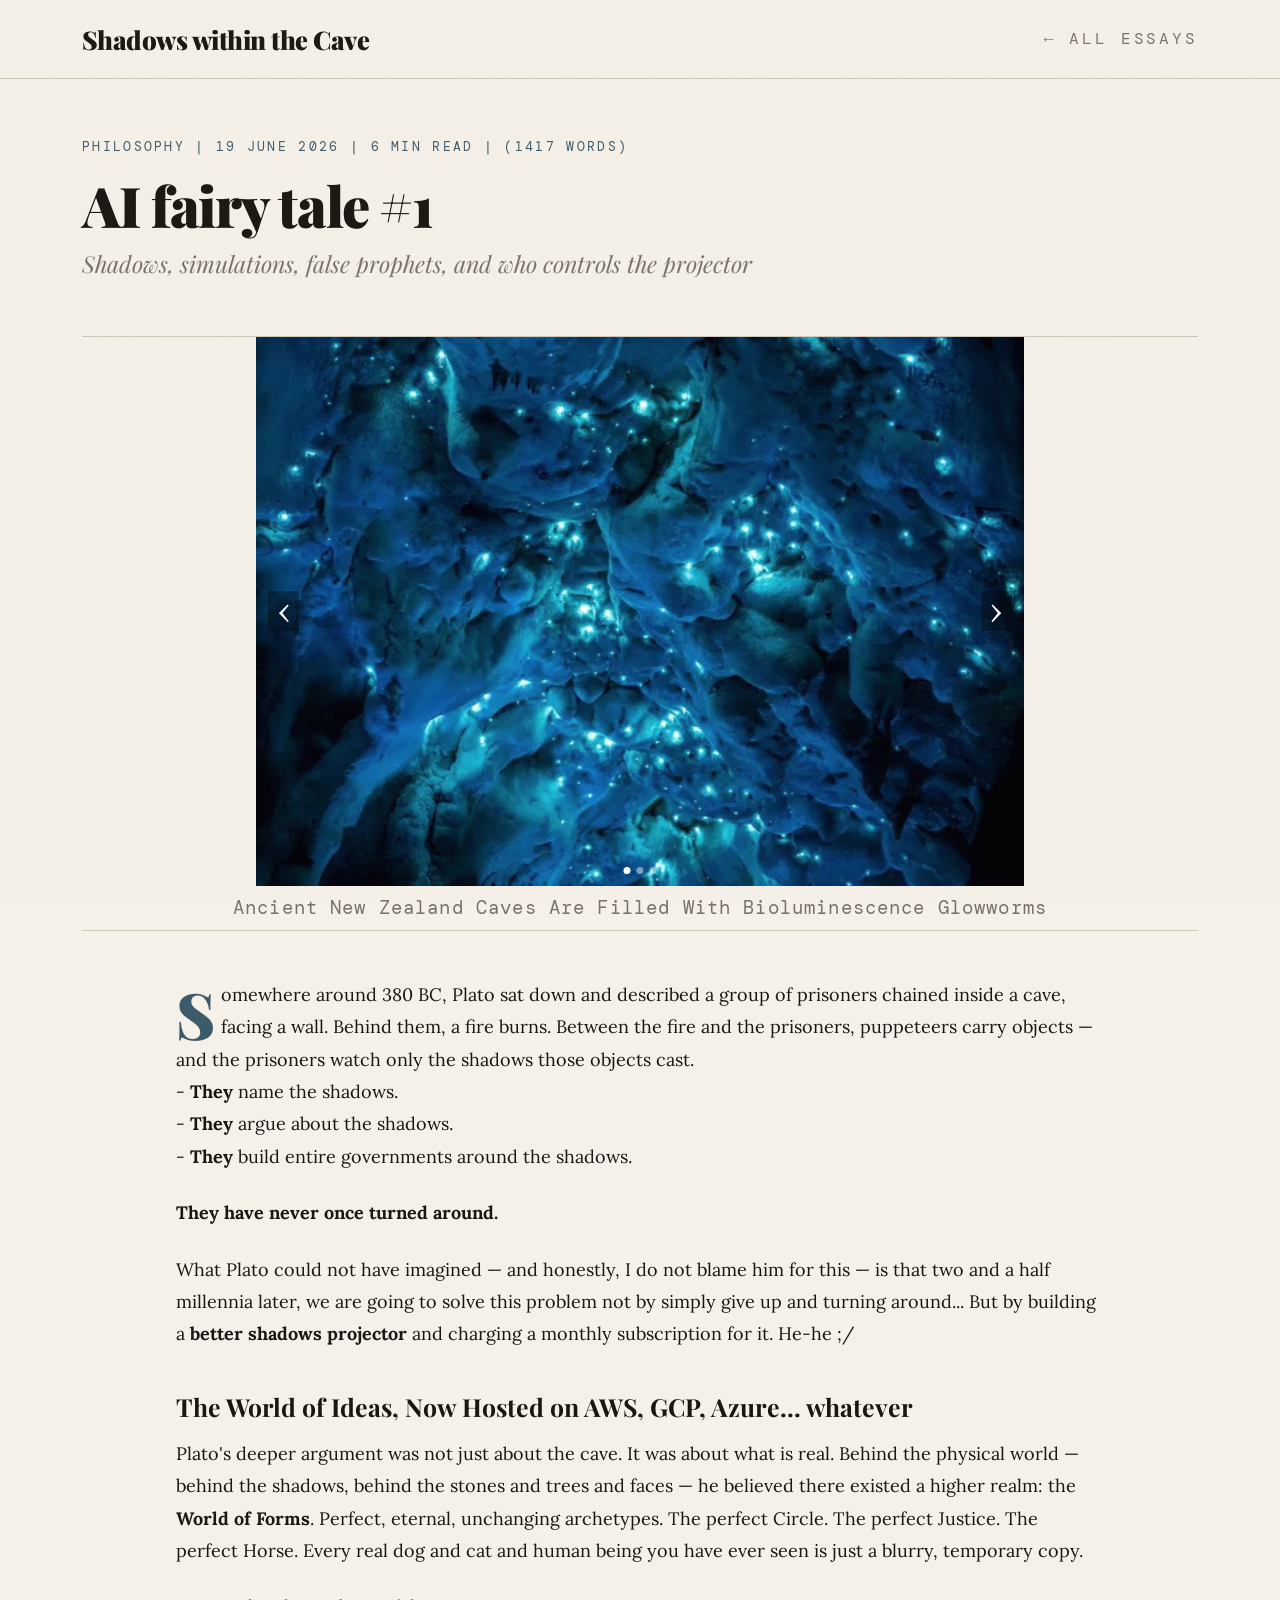
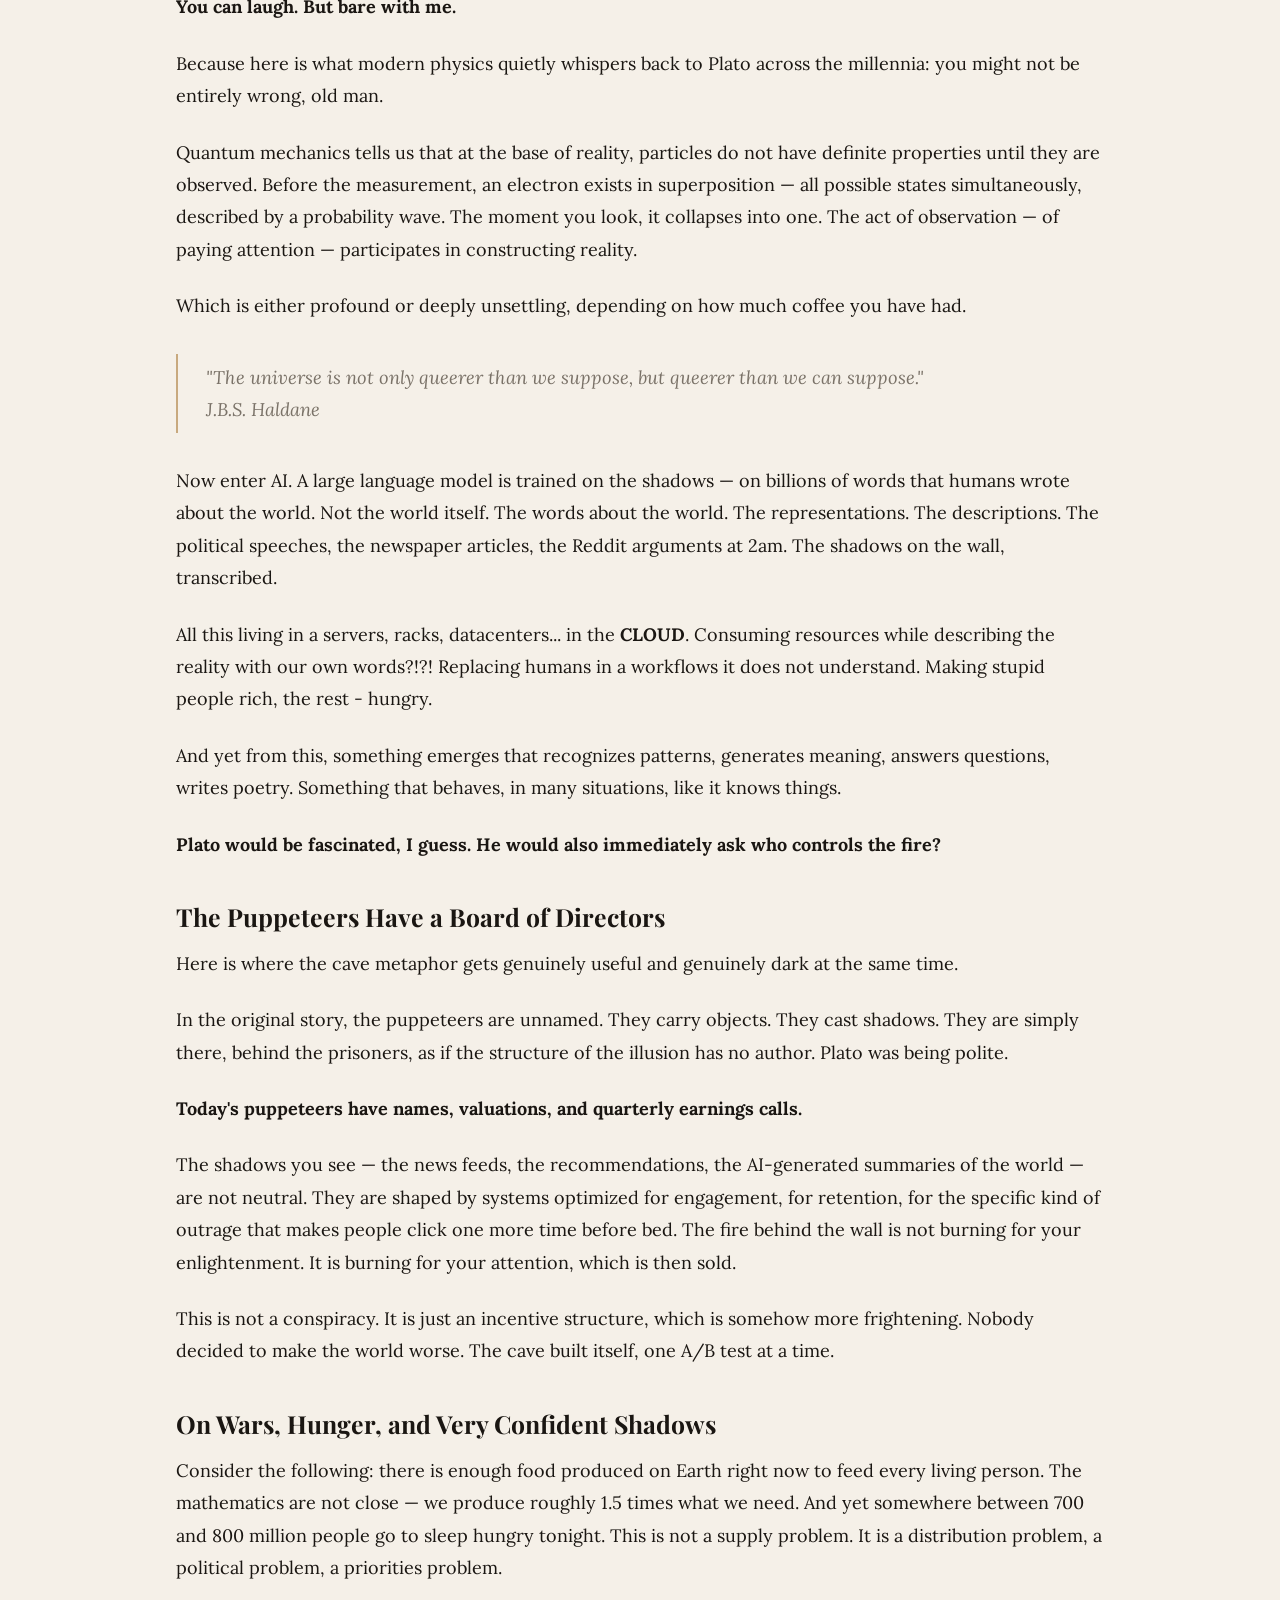
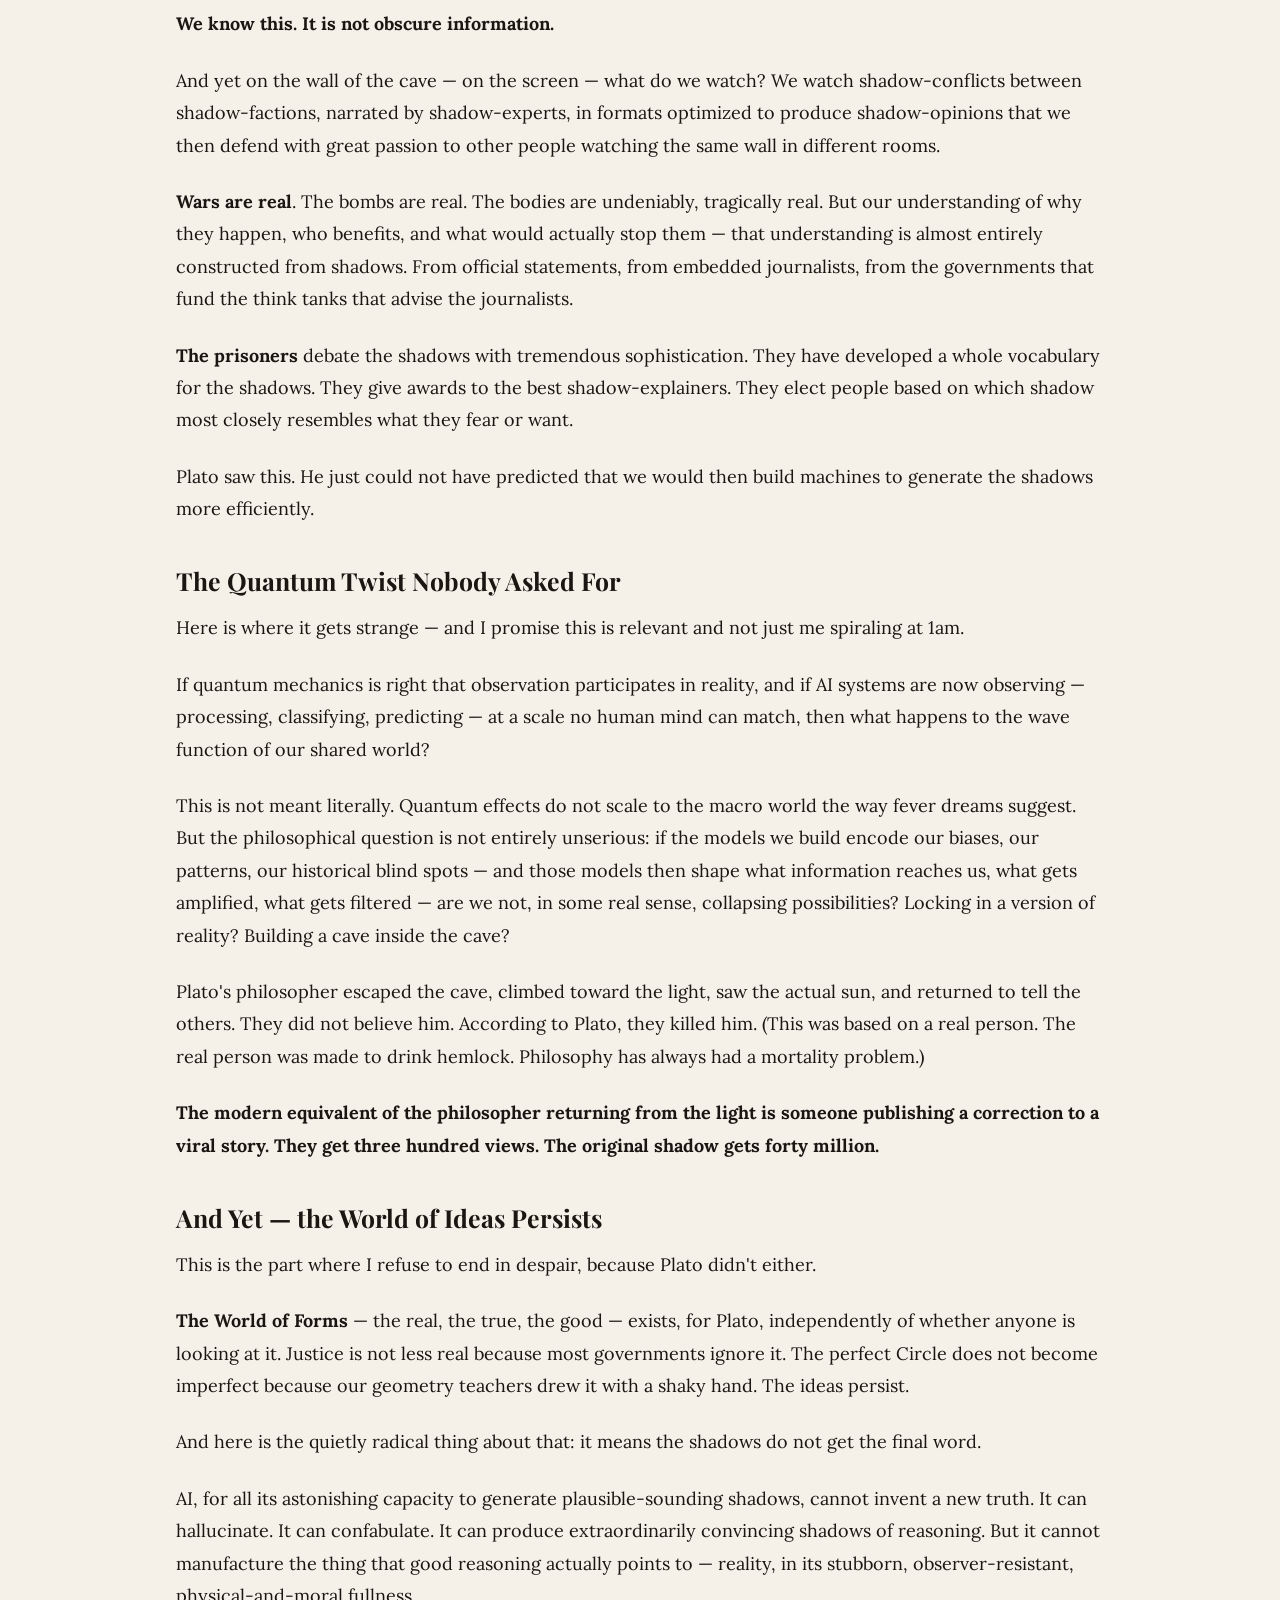
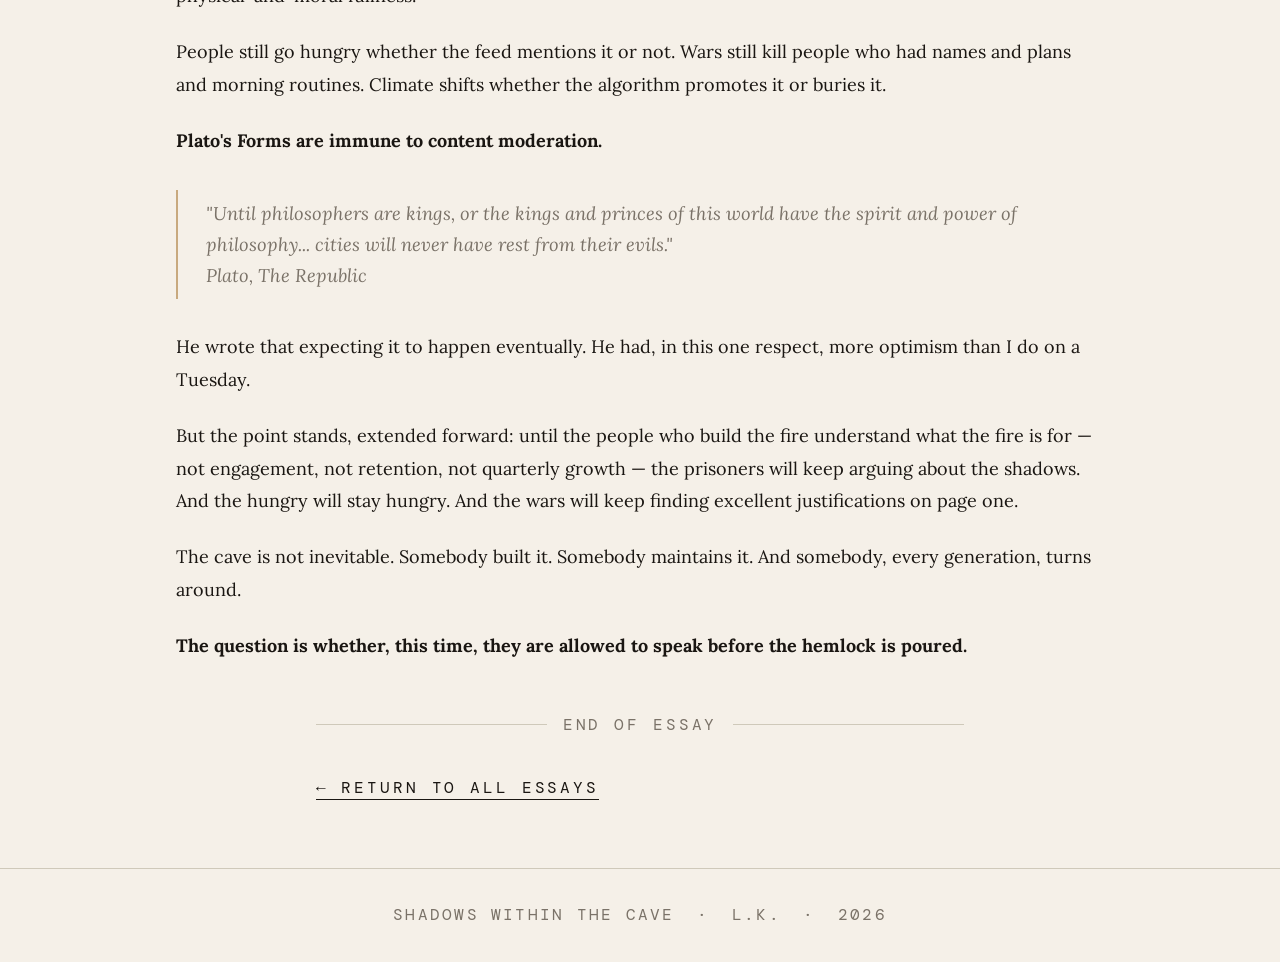
==== pages/ai-fairy-tale-one.html @ d8047bf9 "init of cities we never built" ====
<!DOCTYPE html>
<html lang="en">
<head>
  <meta charset="UTF-8" />
  <meta name="viewport" content="width=device-width, initial-scale=1.0" />

  <!-- ═══════════════════════════════════════════════
       ARTICLE META — edit every 'content' in this block
  ═══════════════════════════════════════════════ -->
  <title>The AI at the Back of the Cave</title>
  <meta name="description"        content="ARTICLE_EXCERPT" />
  <meta property="og:title"       content="AI fairy tale #1" />
  <meta property="og:description" content="ARTICLE_EXCERPT" />
  <meta property="og:image"       content="../ARTICLE_IMAGE" />
  <meta property="og:type"        content="article" />
  <!-- ═══════════════════════════════════════════════ -->

  <link rel="preconnect" href="https://fonts.googleapis.com" />
  <link rel="preconnect" href="https://cdn.jsdelivr.net" crossorigin />
  <link rel="stylesheet" href="assets/index.css" />
</head>
<body>

  <!-- Top nav -->
  <nav class="top-nav">
    <div class="container d-flex justify-content-between align-items-center">
      <a href="../index.html" class="site-wordmark">Shadows within the Cave</a>
      <a href="../index.html" class="nav-back">← All essays</a>
    </div>
  </nav>

  <!-- Article header -->
  <div class="container">
    <header class="article-header">
      <div class="row">
        <div class="col-lg-10 col-xl-8">
          <p class="article-topic">Philosophy | <span>19 June 2026</span> | <span id="reading-time-id"></span></p>
          <h1 class="article-title">AI fairy tale #1</h1>
          <p class="article-subtitle">Shadows, simulations, false prophets, and who controls the projector</p>
        </div>
      </div>
    </header>
  </div>

  <!-- Hero carousel -->
  <!-- Use this if you have more images. 
    Remove this section just one or no images -->
  <figure class="hero-image-wrap">
    <div class="carousel" id="heroCarousel">
      <div class="carousel-track">
        <img src="../assets/images/cave/cave.png" alt="" />
        <img src="../assets/images/cave/allegory-cave.jpg" alt="" />
        <img src="../assets/images/cave/modern-cave.jpeg" alt="" />
      </div>
      <button class="carousel-btn prev" aria-label="Previous">&#8249;</button>
      <button class="carousel-btn next" aria-label="Next">&#8250;</button>
      <div class="carousel-dots"></div>
    </div>
  </figure>
  <div class="container">
    <p class="hero-caption" id="heroCaption">Ancient New Zealand Caves Are Filled With Bioluminescence Glowworms</p>
  </div>
  <!-- Hero carousel -->

  <!-- Article body -->
  <article id="article-id" class="article-body">
    <p>
      Somewhere around 380 BC, Plato sat down and described a group of prisoners chained inside a cave, facing a wall. Behind them, a fire burns. Between the fire and the prisoners, puppeteers carry objects — and the prisoners watch only the shadows those objects cast.<br>- <b>They</b> name the shadows.<br>- <b>They</b> argue about the shadows.<br>- <b>They</b> build entire governments around the shadows.      
    </p>
    <p><b>They have never once turned around.</b></p>
    <p>
      What Plato could not have imagined — and honestly, I do not blame him for this — is that two and a half millennia later, we are going to solve this problem not by simply give up and turning around... But by building a <b>better shadows projector</b> and charging a monthly subscription for it. He-he ;/
    </p>

    <h2>The World of Ideas, Now Hosted on AWS, GCP, Azure... whatever</h2>

    <p>
      Plato's deeper argument was not just about the cave. It was about what is real. Behind the physical world — behind the shadows, behind the stones and trees and faces — he believed there existed a higher realm: the <b>World of Forms</b>. Perfect, eternal, unchanging archetypes. The perfect Circle. The perfect Justice. The perfect Horse. Every real dog and cat and human being you have ever seen is just a blurry, temporary copy.
    </p>
    <p><b>You can laugh. But bare with me.</b></p>
    <p>Because here is what modern physics quietly whispers back to Plato across the millennia: you might not be entirely wrong, old man.</p>
    <p>Quantum mechanics tells us that at the base of reality, particles do not have definite properties until they are observed. Before the measurement, an electron exists in superposition — all possible states simultaneously, described by a probability wave. The moment you look, it collapses into one. The act of observation — of paying attention — participates in constructing reality.</p>
    <p>Which is either profound or deeply unsettling, depending on how much coffee you have had.</p>
    <blockquote>
      "The universe is not only queerer than we suppose, but queerer than we can suppose."<br>J.B.S. Haldane
    </blockquote>
    <p>Now enter AI. A large language model is trained on the shadows — on billions of words that humans wrote about the world. Not the world itself. The words about the world. The representations. The descriptions. The political speeches, the newspaper articles, the Reddit arguments at 2am. The shadows on the wall, transcribed.</p>
    <p>All this living in a servers, racks, datacenters... in the <b>CLOUD</b>. Consuming resources while describing the reality with our own words?!?!
      Replacing humans in a workflows it does not understand. Making stupid people rich, the rest - hungry.
    </p>
    <p>And yet from this, something emerges that recognizes patterns, generates meaning, answers questions, writes poetry. Something that behaves, in many situations, like it knows things.</p>
    <p><b>Plato would be fascinated, I guess. He would also immediately ask who controls the fire?</b></p>

    <!-- Optional second image -->
    <!--
    <figure class="body-image">
      <img src="../SECOND_IMAGE_PATH" alt="Description" />
      <figcaption>Caption for the second image</figcaption>
    </figure>
    -->

    <h2>The Puppeteers Have a Board of Directors</h2>

    <p>Here is where the cave metaphor gets genuinely useful and genuinely dark at the same time.</p>
    <p>In the original story, the puppeteers are unnamed. They carry objects. They cast shadows. They are simply there, behind the prisoners, as if the structure of the illusion has no author. Plato was being polite.</p>

    <p><b>Today's puppeteers have names, valuations, and quarterly earnings calls.</b></p>

    <p>The shadows you see — the news feeds, the recommendations, the AI-generated summaries of the world — are not neutral. They are shaped by systems optimized for engagement, for retention, for the specific kind of outrage that makes people click one more time before bed. The fire behind the wall is not burning for your enlightenment. It is burning for your attention, which is then sold.</p>

    <p>This is not a conspiracy. It is just an incentive structure, which is somehow more frightening. Nobody decided to make the world worse. The cave built itself, one A/B test at a time.</p>

    <h2>On Wars, Hunger, and Very Confident Shadows</h2>
    <p>
      Consider the following: there is enough food produced on Earth right now to feed every living person. The mathematics are not close — we produce roughly 1.5 times what we need. And yet somewhere between 700 and 800 million people go to sleep hungry tonight. This is not a supply problem. It is a distribution problem, a political problem, a priorities problem.
    </p>
    <p><b>We know this. It is not obscure information.</b></p>
    <p>And yet on the wall of the cave — on the screen — what do we watch? We watch shadow-conflicts between shadow-factions, narrated by shadow-experts, in formats optimized to produce shadow-opinions that we then defend with great passion to other people watching the same wall in different rooms.</p>
    <p><b>Wars are real</b>. The bombs are real. The bodies are undeniably, tragically real. But our understanding of why they happen, who benefits, and what would actually stop them — that understanding is almost entirely constructed from shadows. From official statements, from embedded journalists, from the governments that fund the think tanks that advise the journalists.</p>
    <p><b>The prisoners</b> debate the shadows with tremendous sophistication. They have developed a whole vocabulary for the shadows. They give awards to the best shadow-explainers. They elect people based on which shadow most closely resembles what they fear or want.</p>
    <p>Plato saw this. He just could not have predicted that we would then build machines to generate the shadows more efficiently.</p>
  
    <h2>The Quantum Twist Nobody Asked For</h2>
    <p>Here is where it gets strange — and I promise this is relevant and not just me spiraling at 1am.</p>
    <p>If quantum mechanics is right that observation participates in reality, and if AI systems are now observing — processing, classifying, predicting — at a scale no human mind can match, then what happens to the wave function of our shared world?</p>
    <p>This is not meant literally. Quantum effects do not scale to the macro world the way fever dreams suggest. But the philosophical question is not entirely unserious: if the models we build encode our biases, our patterns, our historical blind spots — and those models then shape what information reaches us, what gets amplified, what gets filtered — are we not, in some real sense, collapsing possibilities? Locking in a version of reality? Building a cave inside the cave?</p>
    <p>Plato's philosopher escaped the cave, climbed toward the light, saw the actual sun, and returned to tell the others. They did not believe him. According to Plato, they killed him. (This was based on a real person. The real person was made to drink hemlock. Philosophy has always had a mortality problem.)</p>
     <p><b>The modern equivalent of the philosopher returning from the light is someone publishing a correction to a viral story. They get three hundred views. The original shadow gets forty million.</b></p>

    <h2>And Yet — the World of Ideas Persists</h2>
    <p>This is the part where I refuse to end in despair, because Plato didn't either.</p>
    <p><b>The World of Forms</b> — the real, the true, the good — exists, for Plato, independently of whether anyone is looking at it. Justice is not less real because most governments ignore it. The perfect Circle does not become imperfect because our geometry teachers drew it with a shaky hand. The ideas persist.</p>
    <p>And here is the quietly radical thing about that: it means the shadows do not get the final word.</p>
    <p>AI, for all its astonishing capacity to generate plausible-sounding shadows, cannot invent a new truth. It can hallucinate. It can confabulate. It can produce extraordinarily convincing shadows of reasoning. But it cannot manufacture the thing that good reasoning actually points to — reality, in its stubborn, observer-resistant, physical-and-moral fullness.</p>
    <p>People still go hungry whether the feed mentions it or not. Wars still kill people who had names and plans and morning routines. Climate shifts whether the algorithm promotes it or buries it.</p>
    <p><b>Plato's Forms are immune to content moderation.</b></p>
    <blockquote>
      "Until philosophers are kings, or the kings and princes of this world have the spirit and power of philosophy... cities will never have rest from their evils."<br>Plato, The Republic
    </blockquote>
    <p>He wrote that expecting it to happen eventually. He had, in this one respect, more optimism than I do on a Tuesday.</p>
    <p>But the point stands, extended forward: until the people who build the fire understand what the fire is for — not engagement, not retention, not quarterly growth — the prisoners will keep arguing about the shadows. And the hungry will stay hungry. And the wars will keep finding excellent justifications on page one.</p>
    <p>The cave is not inevitable. Somebody built it. Somebody maintains it. And somebody, every generation, turns around.</p>
    <p><b>The question is whether, this time, they are allowed to speak before the hemlock is poured.</b></p>
  </article>

  <!-- End rule + back link -->
  <div class="article-end">
    <div class="end-rule"><span>End of essay</span></div>
    <a href="../index.html" class="back-link">← Return to all essays</a>
  </div>

  <!-- Footer -->
  <footer>
    <div class="container">
      <p>Shadows within the Cave &ensp;·&ensp; L.K. &ensp;·&ensp; <span id="footer-year"></span></p>
    </div>
  </footer>

  <script src="https://cdn.jsdelivr.net/npm/bootstrap@5.3.3/dist/js/bootstrap.bundle.min.js"></script>
  <script src="assets/index.js"></script>
</body>
</html>
---- pages/assets/index.css ----
@import url('https://fonts.googleapis.com/css2?family=Playfair+Display:ital,wght@0,700;0,900;1,400;1,700&family=Lora:ital,wght@0,400;0,500;1,400&family=DM+Mono:wght@300;400&display=swap');
@import url('https://cdn.jsdelivr.net/npm/bootstrap@5.3.3/dist/css/bootstrap.min.css');
:root {
    --ink:        #1a1612;
    --paper:      #f5f0e8;
    --paper-dark: #ede8db;
    --sepia:      #c8a97e;
    --rust:       #b85c38;
    --sage:       #5a7a5e;
    --slate:      #3d5a6b;
    --muted:      #7a7268;
    --rule:       #cfc9ba;
}
*, *::before, *::after { box-sizing: border-box; }
body {
    background-color: var(--paper);
    color: var(--ink);
    font-family: 'Lora', Georgia, serif;
    font-size: 1.125rem;
    line-height: 1.8;
}
body::before {
    content: '';
    position: fixed;
    inset: 0;
    background-image: url("data:image/svg+xml,%3Csvg xmlns='http://www.w3.org/2000/svg' width='300' height='300'%3E%3Cfilter id='n'%3E%3CfeTurbulence type='fractalNoise' baseFrequency='0.75' numOctaves='4' stitchTiles='stitch'/%3E%3C/filter%3E%3Crect width='300' height='300' filter='url(%23n)' opacity='0.035'/%3E%3C/svg%3E");
    pointer-events: none;
    z-index: 1000;
}
.top-nav { border-bottom: 1px solid var(--rule); padding: 1rem 0; }
.site-wordmark { font-family: 'Playfair Display', Georgia, serif; font-size: 1.6rem; font-weight: 900; color: var(--ink); text-decoration: none; letter-spacing: -0.02em; }
.site-wordmark em { font-style: italic; color: var(--rust); }
.nav-back { font-family: 'DM Mono', monospace; font-size: 1rem; letter-spacing: 0.18em; text-transform: uppercase; color: var(--muted); text-decoration: none; }
.nav-back:hover { color: var(--ink); }
.article-header { padding: 3.5rem 0 2rem; border-bottom: 1px solid var(--rule); }
.article-topic { font-family: 'DM Mono', monospace; font-size: 0.8rem; letter-spacing: 0.18em; text-transform: uppercase; color: var(--slate); margin-bottom: 1rem; }
.article-title { font-family: 'Playfair Display', Georgia, serif; font-size: clamp(2rem, 5vw, 3.5rem); font-weight: 900; line-height: 1.1; letter-spacing: -0.02em; margin-bottom: 0.75rem; }
.article-subtitle { font-family: 'Playfair Display', Georgia, serif; font-style: italic; font-size: clamp(1.1rem, 2.5vw, 1.45rem); color: var(--muted); font-weight: 400; margin-bottom: 1.5rem; line-height: 1.4; }
.article-meta { font-family: 'DM Mono', monospace; font-size: 0.65rem; letter-spacing: 0.14em; text-transform: uppercase; color: var(--muted); }
.article-meta span + span::before { content: ' · '; }
.hero-image-wrap { margin: 0; overflow: hidden; aspect-ratio: 21/9; }
.hero-image-wrap img { width: 100%; height: 120%; object-fit: cover; filter: sepia(15%) contrast(1.05); display: block; }
.hero-caption { text-align: center; padding: 0.3rem 0; font-family: 'DM Mono', monospace; font-size: 1.2rem; letter-spacing: 0.06em; color: var(--muted); border-bottom: 1px solid var(--rule); }
.article-body { max-width: 960px; margin: 3rem auto; padding: 0 1rem; }
.article-body p { margin-bottom: 1.5rem; }
.article-body p:first-of-type::first-letter { font-family: 'Playfair Display', Georgia, serif; font-size: 4rem; font-weight: 900; float: left; line-height: 0.8; margin: 0.15em 0.1em 0 0; color: var(--slate); }
.article-body h2 { font-family: 'Playfair Display', Georgia, serif; font-size: 1.55rem; font-weight: 700; margin: 2.5rem 0 1rem; line-height: 1.25; }
.article-body h3 { font-family: 'DM Mono', monospace; font-size: 0.75rem; letter-spacing: 0.2em; text-transform: uppercase; margin: 2rem 0 0.75rem; color: var(--muted); }
.article-body blockquote { border-left: 2px solid var(--sepia); margin: 2rem 0; padding: 0.5rem 0 0.5rem 1.75rem; font-style: italic; color: var(--muted); font-size: 1.15rem; line-height: 1.7; }
.article-body hr { border: none; border-top: 1px solid var(--rule); margin: 2.5rem auto; width: 50%; }
.article-body a { color: var(--ink); text-decoration: underline; text-decoration-color: var(--sepia); text-underline-offset: 3px; }
.article-body a:hover { color: var(--rust); }
.article-end { max-width: 680px; margin: 0 auto 4rem; padding: 0 1rem; }
.end-rule { display: flex; align-items: center; gap: 1rem; margin-bottom: 2rem; }
.end-rule::before, .end-rule::after { content: ''; flex: 1; height: 1px; background: var(--rule); }
.end-rule span { font-family: 'DM Mono', monospace; font-size: 1rem; letter-spacing: 0.18em; text-transform: uppercase; color: var(--muted); white-space: nowrap; }
.back-link { font-family: 'DM Mono', monospace; font-size: 1rem; letter-spacing: 0.18em; text-transform: uppercase; color: var(--ink); text-decoration: none; border-bottom: 1px solid var(--ink); padding-bottom: 1px; }
.back-link:hover { color: var(--rust); border-color: var(--rust); }
footer { border-top: 1px solid var(--rule); padding: 2rem 0; text-align: center; }
footer p { font-family: 'DM Mono', monospace; font-size: 1rem; letter-spacing: 0.14em; text-transform: uppercase; color: var(--muted); margin: 0; }
/* Carousel — keep .hero-image-wrap styles intact */

.carousel { position: relative; width: 60%; height: 100%; overflow: hidden; margin: 0 auto; }

.carousel-track { position: relative; width: 100%; height: 100%; }

.carousel-track img {
  position: absolute; inset: 0;
  width: 110%; height: 100%; object-fit: contain;
  filter: sepia(15%) contrast(1.05);
  opacity: 0;
  transform: translateX(0%);
  transition: opacity 1.2s ease-in-out, transform 1.8s cubic-bezier(0.25, 0.46, 0.45, 0.94);
  will-change: transform, opacity;
}

/* Resting state: next image waits off to the right, slightly */
.carousel-track img.from-right {
  transform: translateX(8%);
}
.carousel-track img.from-left {
  transform: translateX(-8%);
}

/* Active image is fully visible, centered */
.carousel-track img.active {
  opacity: 1;
  transform: translateX(-5%); /* slight leftward drift while displayed */
}

/* Outgoing image slides away slowly at half speed */
.carousel-track img.leaving-left {
  opacity: 0;
  transform: translateX(-12%);
}
.carousel-track img.leaving-right {
  opacity: 0;
  transform: translateX(12%);
}

.carousel-btn {
  position: absolute; top: 50%; transform: translateY(-50%);
  background: rgba(0,0,0,0.35); border: none; color: #fff;
  font-size: 2rem; line-height: 1; padding: 0.25rem 0.6rem;
  cursor: pointer; transition: background 0.2s; z-index: 2;
}
.carousel-btn:hover { background: rgba(0,0,0,0.6); }
.carousel-btn.prev { left: 0.75rem; }
.carousel-btn.next { right: 0.75rem; }

.carousel-dots {
  position: absolute; bottom: 0.75rem; left: 50%; transform: translateX(-50%);
  display: flex; gap: 6px;
}
.carousel-dots span {
  width: 7px; height: 7px; border-radius: 50%;
  background: rgba(255,255,255,0.45); cursor: pointer; transition: background 0.2s;
}
.carousel-dots span.active { background: #fff; }
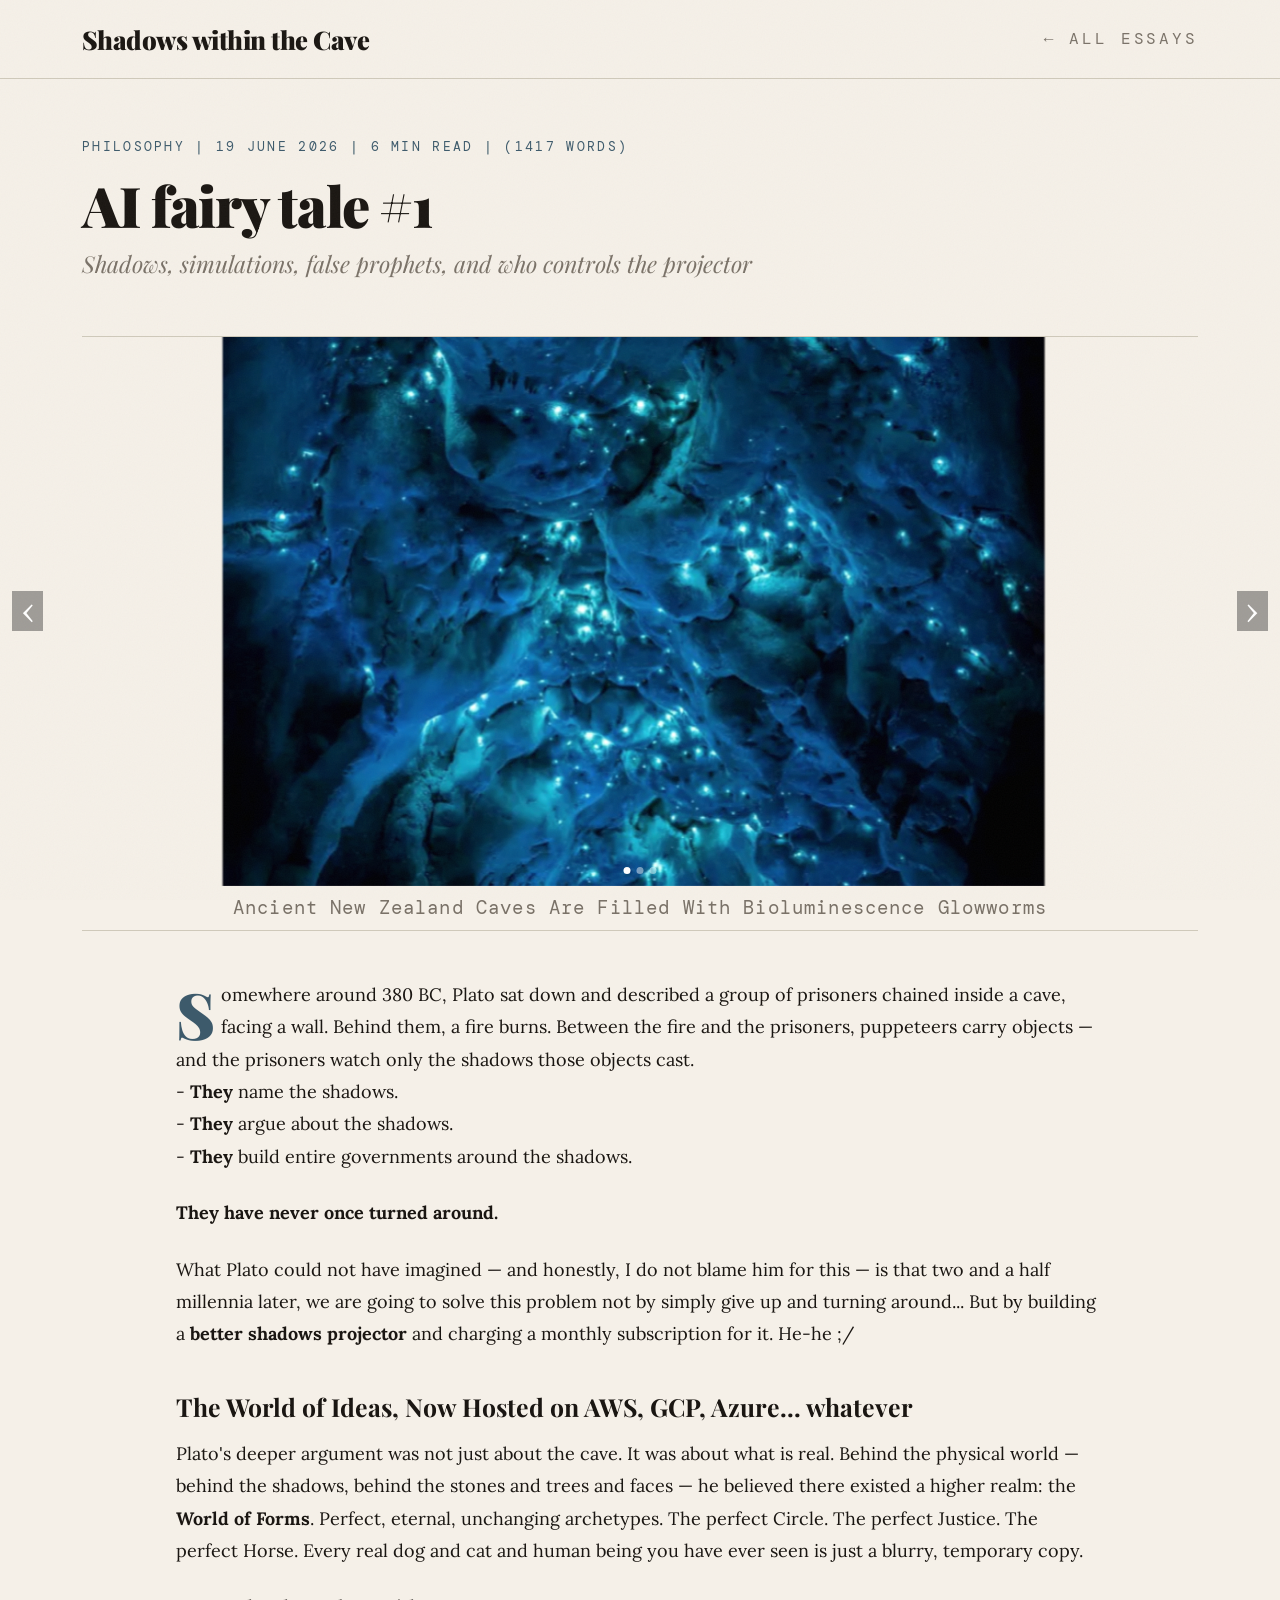
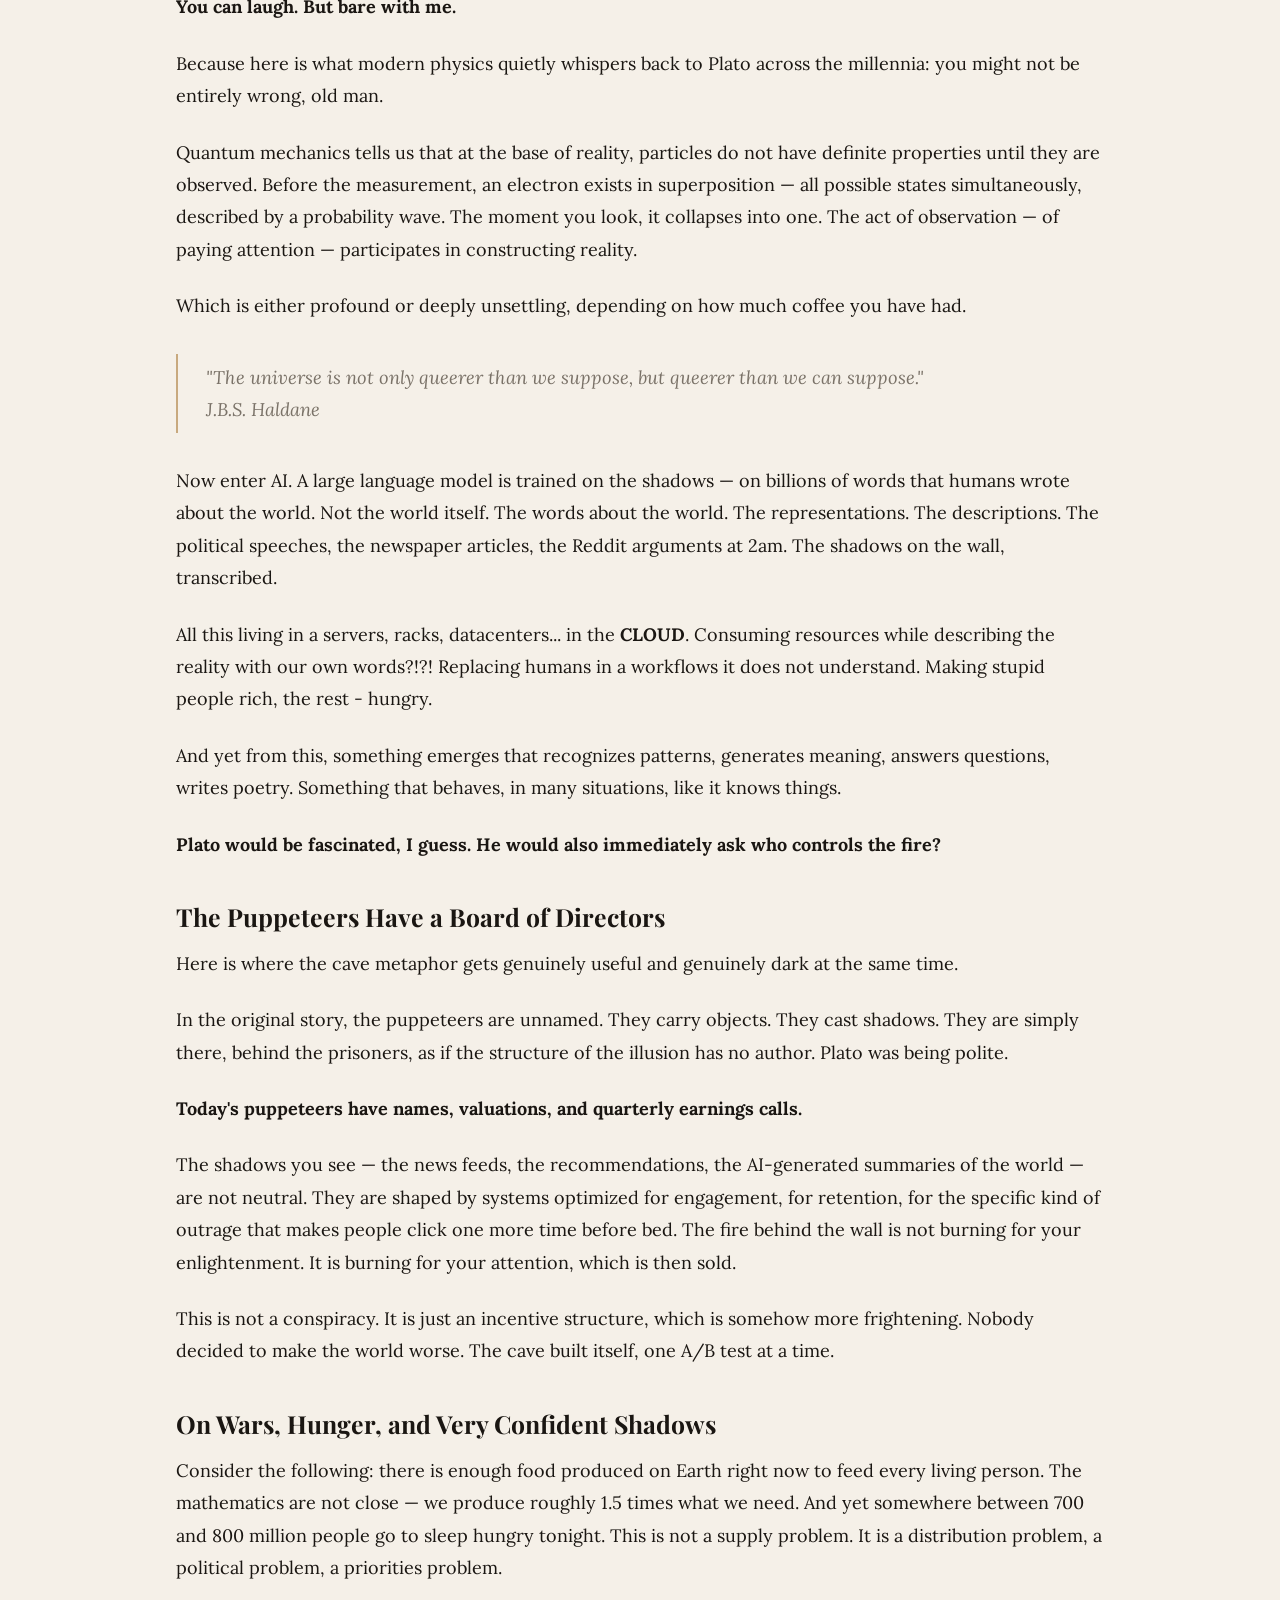
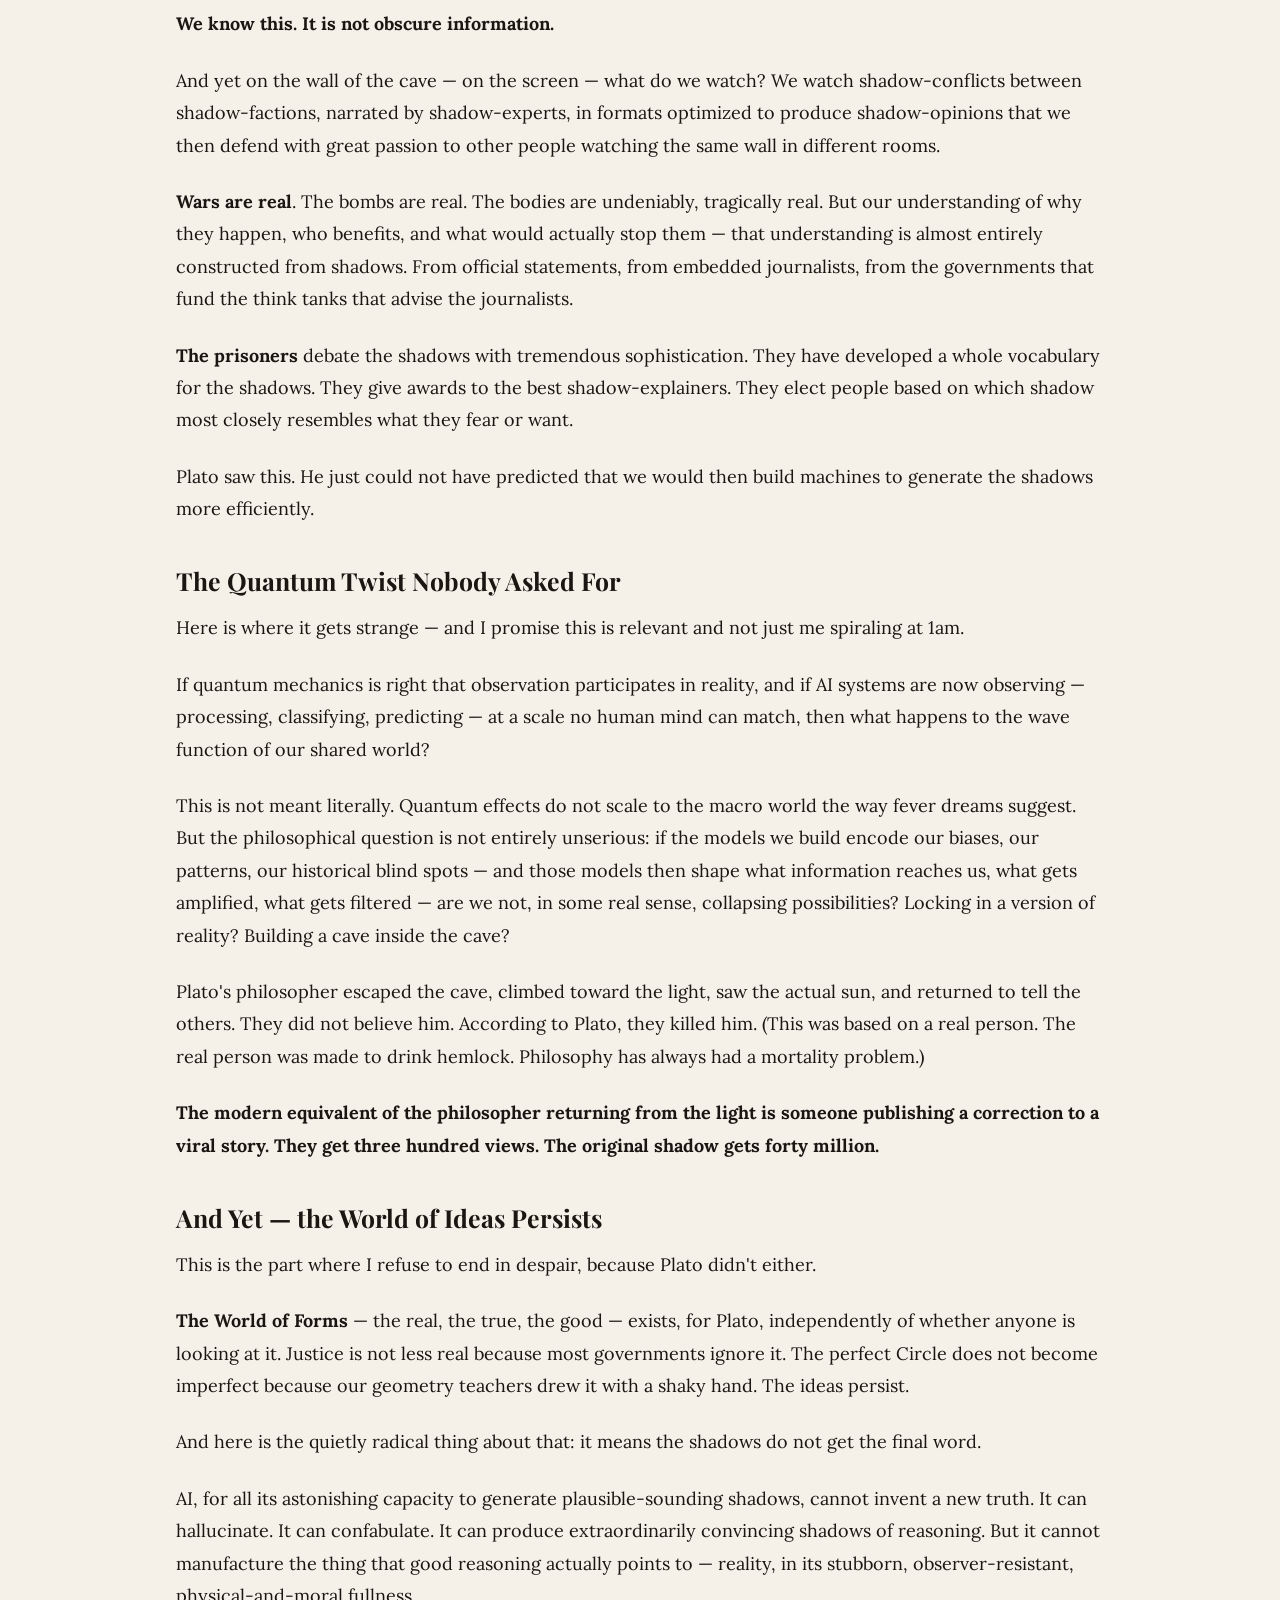
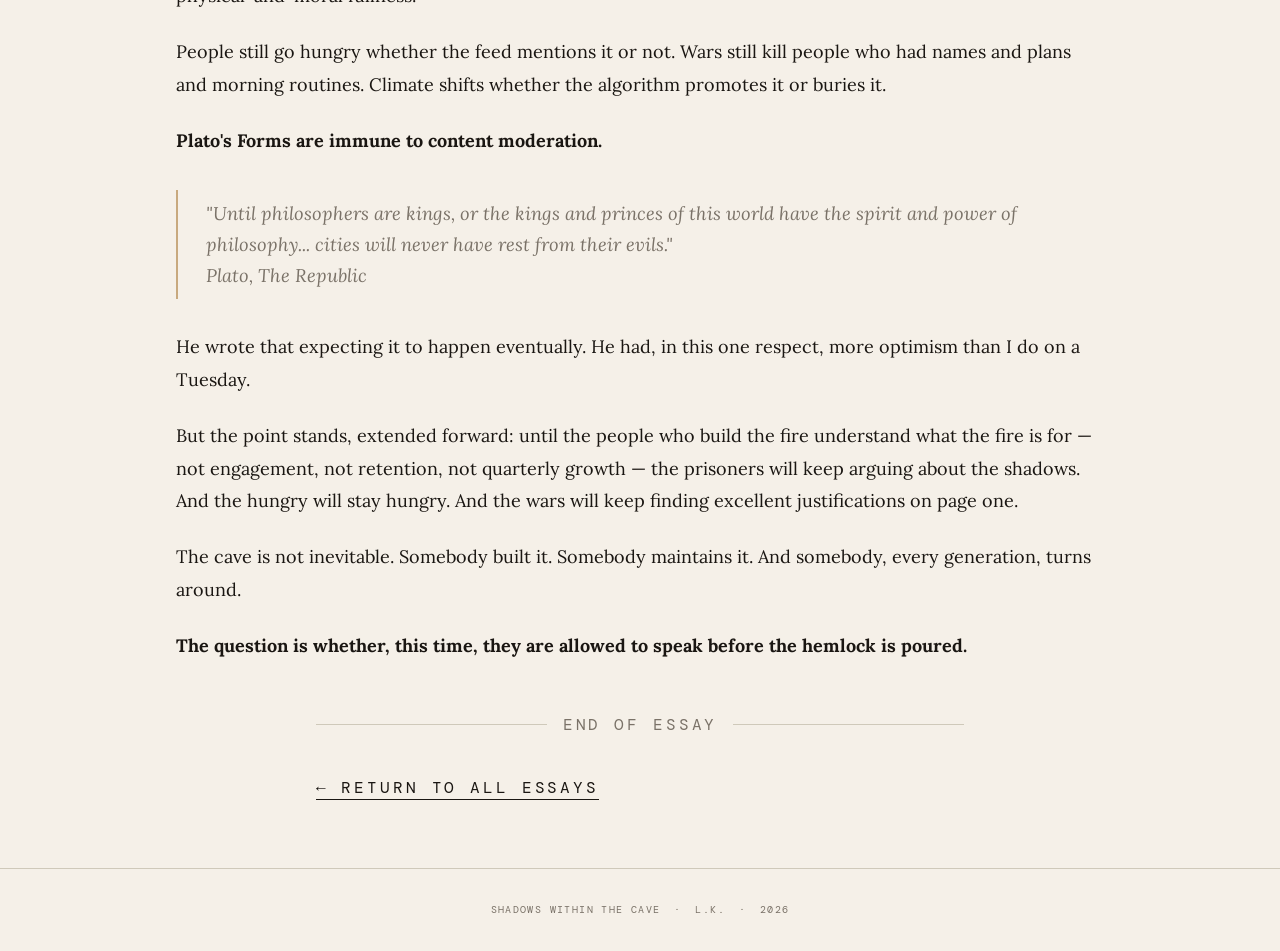
==== commit dacb15d0: "extracted common stylings" ====
--- a/pages/ai-fairy-tale-one.html
+++ b/pages/ai-fairy-tale-one.html
@@ -17,6 +17,7 @@
 
   <link rel="preconnect" href="https://fonts.googleapis.com" />
   <link rel="preconnect" href="https://cdn.jsdelivr.net" crossorigin />
+  <link rel="stylesheet" href="../assets/index.css" />
   <link rel="stylesheet" href="assets/index.css" />
 </head>
 <body>
--- a/assets/index.css
+++ b/assets/index.css
@@ -0,0 +1,353 @@
+@import url('https://fonts.googleapis.com/css2?family=Playfair+Display:ital,wght@0,700;0,900;1,400;1,700&family=Lora:ital,wght@0,400;0,500;1,400&family=DM+Mono:wght@300;400&display=swap');
+@import url('https://cdn.jsdelivr.net/npm/bootstrap@5.3.3/dist/css/bootstrap.min.css');
+
+/* ─────────────────────────────────────────────
+   BASE  (shared with article page)
+   ───────────────────────────────────────────── */
+:root {
+    --ink:        #1a1612;
+    --paper:      #f5f0e8;
+    --paper-dark: #ede8db;
+    --sepia:      #c8a97e;
+    --rust:       #b85c38;
+    --sage:       #5a7a5e;
+    --slate:      #3d5a6b;
+    --muted:      #7a7268;
+    --rule:       #cfc9ba;
+
+    /* homepage-only topic aliases */
+    --topic-philosophy: var(--slate);
+    --topic-science:    var(--sage);
+    --topic-scifi:      var(--rust);
+    --topic-history:    #7a5e3a;
+    --topic-default:    var(--muted);
+}
+
+*, *::before, *::after { box-sizing: border-box; }
+
+body {
+    background-color: var(--paper);
+    color: var(--ink);
+    font-family: 'Lora', Georgia, serif;
+    font-size: 1.0625rem;
+    line-height: 1.75;
+    min-height: 100vh;
+}
+
+body::before {
+    content: '';
+    position: fixed;
+    inset: 0;
+    background-image: url("data:image/svg+xml,%3Csvg xmlns='http://www.w3.org/2000/svg' width='300' height='300'%3E%3Cfilter id='n'%3E%3CfeTurbulence type='fractalNoise' baseFrequency='0.75' numOctaves='4' stitchTiles='stitch'/%3E%3C/filter%3E%3Crect width='300' height='300' filter='url(%23n)' opacity='0.035'/%3E%3C/svg%3E");
+    pointer-events: none;
+    z-index: 1000;
+}
+
+footer {
+    border-top: 1px solid var(--rule);
+    padding: 2rem 0;
+    margin-top: 3rem;
+    text-align: center;
+}
+footer p {
+    font-family: 'DM Mono', monospace;
+    font-size: 0.62rem;
+    letter-spacing: 0.14em;
+    text-transform: uppercase;
+    color: var(--muted);
+    margin: 0;
+}
+
+/* ─────────────────────────────────────────────
+   HOMEPAGE-SPECIFIC STYLES
+   ───────────────────────────────────────────── */
+
+/* ── Masthead ── */
+.masthead {
+    border-bottom: 1px solid var(--rule);
+    padding: 2.5rem 0 1.5rem;
+    text-align: center;
+    position: relative;
+}
+.masthead::after {
+    content: '';
+    display: block;
+    width: 3rem;
+    height: 2px;
+    background: var(--sepia);
+    margin: 1.25rem auto 0;
+}
+.masthead-title {
+    font-family: 'Playfair Display', Georgia, serif;
+    font-size: clamp(2.8rem, 7vw, 5.5rem);
+    font-weight: 900;
+    letter-spacing: -0.02em;
+    line-height: 1;
+    color: var(--ink);
+    margin: 0;
+}
+.masthead-title em {
+    font-style: italic;
+    color: var(--rust);
+}
+.masthead-tagline {
+    font-family: 'DM Mono', monospace;
+    font-size: 0.72rem;
+    font-weight: 300;
+    letter-spacing: 0.22em;
+    text-transform: uppercase;
+    color: var(--muted);
+    margin-top: 0.75rem;
+}
+
+/* ── Issue date strip ── */
+.issue-bar {
+    background: var(--ink);
+    color: var(--paper);
+    padding: 0.4rem 0;
+    text-align: center;
+    font-family: 'DM Mono', monospace;
+    font-size: 0.68rem;
+    letter-spacing: 0.18em;
+    text-transform: uppercase;
+}
+
+/* ── Topic filter ── */
+.filter-row {
+    border-bottom: 1px solid var(--rule);
+    padding: 1rem 0;
+}
+.filter-label {
+    font-family: 'DM Mono', monospace;
+    font-size: 0.68rem;
+    letter-spacing: 0.18em;
+    text-transform: uppercase;
+    color: var(--muted);
+    margin-right: 1rem;
+}
+.topic-pill {
+    display: inline-block;
+    font-family: 'DM Mono', monospace;
+    font-size: 0.65rem;
+    letter-spacing: 0.12em;
+    text-transform: uppercase;
+    padding: 0.28rem 0.85rem;
+    border: 1px solid var(--rule);
+    border-radius: 2px;
+    color: var(--muted);
+    background: transparent;
+    cursor: pointer;
+    transition: all 0.2s;
+    margin: 0.2rem 0.25rem 0.2rem 0;
+    text-decoration: none;
+}
+.topic-pill:hover,
+.topic-pill.active {
+    color: var(--paper);
+    background: var(--ink);
+    border-color: var(--ink);
+}
+.topic-pill[data-topic="Philosophy"].active  { background: var(--slate); border-color: var(--slate); }
+.topic-pill[data-topic="Science"].active      { background: var(--sage);  border-color: var(--sage);  }
+.topic-pill[data-topic="Science Fiction"].active { background: var(--rust); border-color: var(--rust); }
+
+/* ── Featured article ── */
+.featured-block {
+    border-bottom: 1px solid var(--rule);
+    padding: 3rem 0 2.5rem;
+}
+.featured-eyebrow {
+    font-family: 'DM Mono', monospace;
+    font-size: 0.65rem;
+    letter-spacing: 0.22em;
+    text-transform: uppercase;
+    color: var(--rust);
+    margin-bottom: 1rem;
+}
+.featured-img-wrap {
+    position: relative;
+    overflow: hidden;
+    background: var(--paper-dark);
+}
+.featured-img-wrap img {
+    width: 100%;
+    height: 100%;
+    object-fit: cover;
+    filter: sepia(20%) contrast(1.05);
+    transition: transform 0.6s ease;
+}
+.featured-img-wrap:hover img { transform: scale(1.02); }
+.featured-img-wrap .img-placeholder {
+    width: 100%; height: 100%;
+    display: flex; align-items: center; justify-content: center;
+    background: linear-gradient(135deg, var(--paper-dark) 0%, var(--rule) 100%);
+    color: var(--muted);
+    font-family: 'DM Mono', monospace;
+    font-size: 0.65rem;
+    letter-spacing: 0.15em;
+    text-transform: uppercase;
+}
+.featured-title {
+    font-family: 'Playfair Display', Georgia, serif;
+    font-size: clamp(1.8rem, 4vw, 2.8rem);
+    font-weight: 700;
+    line-height: 1.2;
+    margin: 1.5rem 0 0.5rem;
+    color: var(--ink);
+}
+.featured-title a { color: inherit; text-decoration: none; }
+.featured-title a:hover { color: var(--rust); }
+.featured-subtitle {
+    font-style: italic;
+    color: var(--muted);
+    margin-bottom: 1rem;
+    font-size: 1.05rem;
+}
+
+/* ── Article card ── */
+.article-card {
+    border-top: 1px solid var(--rule);
+    padding: 1.75rem 0;
+    display: grid;
+    grid-template-columns: 1fr 140px;
+    gap: 1.5rem;
+    align-items: start;
+    text-decoration: none;
+    color: inherit;
+    transition: opacity 0.2s;
+}
+.article-card:hover { opacity: 0.75; }
+.article-card:last-child { border-bottom: 1px solid var(--rule); }
+.card-topic {
+    font-family: 'DM Mono', monospace;
+    font-size: 0.62rem;
+    letter-spacing: 0.18em;
+    text-transform: uppercase;
+    margin-bottom: 0.5rem;
+}
+.card-topic.philosophy { color: var(--slate); }
+.card-topic.science    { color: var(--sage);  }
+.card-topic.scifi      { color: var(--rust);  }
+.card-topic.history    { color: #7a5e3a;       }
+.card-title {
+    font-family: 'Playfair Display', Georgia, serif;
+    font-size: 1.3rem;
+    font-weight: 700;
+    line-height: 1.25;
+    margin-bottom: 0.4rem;
+    color: var(--ink);
+}
+.card-excerpt {
+    font-size: 0.9rem;
+    color: var(--muted);
+    line-height: 1.6;
+    display: -webkit-box;
+    -webkit-line-clamp: 2;
+    -webkit-box-orient: vertical;
+    overflow: hidden;
+}
+.card-meta {
+    font-family: 'DM Mono', monospace;
+    font-size: 0.6rem;
+    letter-spacing: 0.12em;
+    text-transform: uppercase;
+    color: var(--muted);
+    margin-top: 0.75rem;
+}
+.card-img {
+    aspect-ratio: 1/1;
+    overflow: hidden;
+    background: var(--paper-dark);
+    flex-shrink: 0;
+}
+.card-img img {
+    width: 100%; height: 100%;
+    object-fit: cover;
+    filter: sepia(15%);
+}
+.card-img .img-placeholder {
+    width: 100%; height: 100%;
+    display: flex; align-items: center; justify-content: center;
+    background: linear-gradient(135deg, var(--paper-dark) 0%, var(--rule) 100%);
+}
+
+/* ── Sidebar ── */
+.sidebar-section {
+    border-left: 2px solid var(--rule);
+    padding-left: 1.5rem;
+    margin-bottom: 2.5rem;
+}
+.sidebar-heading {
+    font-family: 'DM Mono', monospace;
+    font-size: 0.65rem;
+    letter-spacing: 0.22em;
+    text-transform: uppercase;
+    color: var(--muted);
+    border-bottom: 1px solid var(--rule);
+    padding-bottom: 0.5rem;
+    margin-bottom: 1rem;
+}
+.sidebar-link {
+    display: block;
+    font-family: 'Playfair Display', Georgia, serif;
+    font-size: 0.95rem;
+    color: var(--ink);
+    text-decoration: none;
+    padding: 0.5rem 0;
+    border-bottom: 1px solid var(--rule);
+    line-height: 1.3;
+}
+.sidebar-link:hover { color: var(--rust); }
+.sidebar-link small {
+    display: block;
+    font-family: 'DM Mono', monospace;
+    font-size: 0.58rem;
+    letter-spacing: 0.12em;
+    text-transform: uppercase;
+    color: var(--muted);
+    margin-top: 0.2rem;
+}
+.about-text {
+    font-size: 0.88rem;
+    color: var(--muted);
+    line-height: 1.7;
+}
+.about-text strong { color: var(--ink); }
+
+/* ── Utilities ── */
+.read-time {
+    font-family: 'DM Mono', monospace;
+    font-size: 0.62rem;
+    letter-spacing: 0.12em;
+    text-transform: uppercase;
+    color: var(--muted);
+}
+.topic-badge {
+    display: inline-block;
+    font-family: 'DM Mono', monospace;
+    font-size: 0.6rem;
+    letter-spacing: 0.14em;
+    text-transform: uppercase;
+    padding: 0.15rem 0.55rem;
+    border: 1px solid currentColor;
+    border-radius: 1px;
+}
+.topic-badge.philosophy { color: var(--slate); }
+.topic-badge.science    { color: var(--sage);  }
+.topic-badge.scifi      { color: var(--rust);  }
+
+.no-results {
+    display: none;
+    padding: 3rem 0;
+    text-align: center;
+    font-family: 'DM Mono', monospace;
+    font-size: 0.75rem;
+    letter-spacing: 0.18em;
+    text-transform: uppercase;
+    color: var(--muted);
+}
+
+@media (max-width: 576px) {
+    .article-card { grid-template-columns: 1fr; }
+    .card-img { display: none; }
+}
--- a/pages/assets/index.css
+++ b/pages/assets/index.css
@@ -1,46 +1,38 @@
-@import url('https://fonts.googleapis.com/css2?family=Playfair+Display:ital,wght@0,700;0,900;1,400;1,700&family=Lora:ital,wght@0,400;0,500;1,400&family=DM+Mono:wght@300;400&display=swap');
-@import url('https://cdn.jsdelivr.net/npm/bootstrap@5.3.3/dist/css/bootstrap.min.css');
-:root {
-    --ink:        #1a1612;
-    --paper:      #f5f0e8;
-    --paper-dark: #ede8db;
-    --sepia:      #c8a97e;
-    --rust:       #b85c38;
-    --sage:       #5a7a5e;
-    --slate:      #3d5a6b;
-    --muted:      #7a7268;
-    --rule:       #cfc9ba;
-}
-*, *::before, *::after { box-sizing: border-box; }
+/* ─────────────────────────────────────────────
+   ARTICLE PAGE — unique styles only
+   Shared base (imports, :root, body, body::before,
+   footer, footer p) lives in index-homepage.css
+   ───────────────────────────────────────────── */
+
+/* body overrides for article page (larger font / looser leading) */
 body {
-    background-color: var(--paper);
-    color: var(--ink);
-    font-family: 'Lora', Georgia, serif;
     font-size: 1.125rem;
     line-height: 1.8;
 }
-body::before {
-    content: '';
-    position: fixed;
-    inset: 0;
-    background-image: url("data:image/svg+xml,%3Csvg xmlns='http://www.w3.org/2000/svg' width='300' height='300'%3E%3Cfilter id='n'%3E%3CfeTurbulence type='fractalNoise' baseFrequency='0.75' numOctaves='4' stitchTiles='stitch'/%3E%3C/filter%3E%3Crect width='300' height='300' filter='url(%23n)' opacity='0.035'/%3E%3C/svg%3E");
-    pointer-events: none;
-    z-index: 1000;
-}
+
+/* ── Top nav ── */
 .top-nav { border-bottom: 1px solid var(--rule); padding: 1rem 0; }
 .site-wordmark { font-family: 'Playfair Display', Georgia, serif; font-size: 1.6rem; font-weight: 900; color: var(--ink); text-decoration: none; letter-spacing: -0.02em; }
 .site-wordmark em { font-style: italic; color: var(--rust); }
 .nav-back { font-family: 'DM Mono', monospace; font-size: 1rem; letter-spacing: 0.18em; text-transform: uppercase; color: var(--muted); text-decoration: none; }
 .nav-back:hover { color: var(--ink); }
+
+/* ── Article header ── */
 .article-header { padding: 3.5rem 0 2rem; border-bottom: 1px solid var(--rule); }
 .article-topic { font-family: 'DM Mono', monospace; font-size: 0.8rem; letter-spacing: 0.18em; text-transform: uppercase; color: var(--slate); margin-bottom: 1rem; }
 .article-title { font-family: 'Playfair Display', Georgia, serif; font-size: clamp(2rem, 5vw, 3.5rem); font-weight: 900; line-height: 1.1; letter-spacing: -0.02em; margin-bottom: 0.75rem; }
 .article-subtitle { font-family: 'Playfair Display', Georgia, serif; font-style: italic; font-size: clamp(1.1rem, 2.5vw, 1.45rem); color: var(--muted); font-weight: 400; margin-bottom: 1.5rem; line-height: 1.4; }
 .article-meta { font-family: 'DM Mono', monospace; font-size: 0.65rem; letter-spacing: 0.14em; text-transform: uppercase; color: var(--muted); }
 .article-meta span + span::before { content: ' · '; }
+
+/* ── Hero images ── */
 .hero-image-wrap { margin: 0; overflow: hidden; aspect-ratio: 21/9; }
 .hero-image-wrap img { width: 100%; height: 120%; object-fit: cover; filter: sepia(15%) contrast(1.05); display: block; }
+.secondary-hero-image-wrap { margin: 0; overflow: hidden; }
+.secondary-hero-image-wrap img { width: 100%; height: 100%; object-fit: cover; filter: sepia(15%) contrast(1.05); display: block; }
 .hero-caption { text-align: center; padding: 0.3rem 0; font-family: 'DM Mono', monospace; font-size: 1.2rem; letter-spacing: 0.06em; color: var(--muted); border-bottom: 1px solid var(--rule); }
+
+/* ── Article body ── */
 .article-body { max-width: 960px; margin: 3rem auto; padding: 0 1rem; }
 .article-body p { margin-bottom: 1.5rem; }
 .article-body p:first-of-type::first-letter { font-family: 'Playfair Display', Georgia, serif; font-size: 4rem; font-weight: 900; float: left; line-height: 0.8; margin: 0.15em 0.1em 0 0; color: var(--slate); }
@@ -50,70 +42,49 @@
 .article-body hr { border: none; border-top: 1px solid var(--rule); margin: 2.5rem auto; width: 50%; }
 .article-body a { color: var(--ink); text-decoration: underline; text-decoration-color: var(--sepia); text-underline-offset: 3px; }
 .article-body a:hover { color: var(--rust); }
+
+/* ── Article end / back link ── */
 .article-end { max-width: 680px; margin: 0 auto 4rem; padding: 0 1rem; }
 .end-rule { display: flex; align-items: center; gap: 1rem; margin-bottom: 2rem; }
 .end-rule::before, .end-rule::after { content: ''; flex: 1; height: 1px; background: var(--rule); }
 .end-rule span { font-family: 'DM Mono', monospace; font-size: 1rem; letter-spacing: 0.18em; text-transform: uppercase; color: var(--muted); white-space: nowrap; }
 .back-link { font-family: 'DM Mono', monospace; font-size: 1rem; letter-spacing: 0.18em; text-transform: uppercase; color: var(--ink); text-decoration: none; border-bottom: 1px solid var(--ink); padding-bottom: 1px; }
 .back-link:hover { color: var(--rust); border-color: var(--rust); }
-footer { border-top: 1px solid var(--rule); padding: 2rem 0; text-align: center; }
-footer p { font-family: 'DM Mono', monospace; font-size: 1rem; letter-spacing: 0.14em; text-transform: uppercase; color: var(--muted); margin: 0; }
-/* Carousel — keep .hero-image-wrap styles intact */
 
-.carousel { position: relative; width: 60%; height: 100%; overflow: hidden; margin: 0 auto; }
-
+/* ── Image carousel ── */
+.carousel { position: relative; width: 100%; height: 100%; overflow: hidden; margin: 0 auto; aspect-ratio: 16/0; }
 .carousel-track { position: relative; width: 100%; height: 100%; }
-
 .carousel-track img {
-  position: absolute; inset: 0;
-  width: 110%; height: 100%; object-fit: contain;
-  filter: sepia(15%) contrast(1.05);
-  opacity: 0;
-  transform: translateX(0%);
-  transition: opacity 1.2s ease-in-out, transform 1.8s cubic-bezier(0.25, 0.46, 0.45, 0.94);
-  will-change: transform, opacity;
+    position: absolute; inset: 0;
+    width: 110%; height: 100%; object-fit: contain;
+    filter: sepia(15%) contrast(1.05);
+    opacity: 0;
+    transform: translateX(0%);
+    transition: opacity 1.2s ease-in-out, transform 1.8s cubic-bezier(0.25, 0.46, 0.45, 0.94);
+    will-change: transform, opacity;
 }
-
-/* Resting state: next image waits off to the right, slightly */
-.carousel-track img.from-right {
-  transform: translateX(8%);
-}
-.carousel-track img.from-left {
-  transform: translateX(-8%);
-}
-
-/* Active image is fully visible, centered */
-.carousel-track img.active {
-  opacity: 1;
-  transform: translateX(-5%); /* slight leftward drift while displayed */
-}
-
-/* Outgoing image slides away slowly at half speed */
-.carousel-track img.leaving-left {
-  opacity: 0;
-  transform: translateX(-12%);
-}
-.carousel-track img.leaving-right {
-  opacity: 0;
-  transform: translateX(12%);
-}
+.carousel-track img.from-right  { transform: translateX(8%); }
+.carousel-track img.from-left   { transform: translateX(-8%); }
+.carousel-track img.active      { opacity: 1; transform: translateX(-5%); }
+.carousel-track img.leaving-left  { opacity: 0; transform: translateX(-12%); }
+.carousel-track img.leaving-right { opacity: 0; transform: translateX(12%); }
 
 .carousel-btn {
-  position: absolute; top: 50%; transform: translateY(-50%);
-  background: rgba(0,0,0,0.35); border: none; color: #fff;
-  font-size: 2rem; line-height: 1; padding: 0.25rem 0.6rem;
-  cursor: pointer; transition: background 0.2s; z-index: 2;
+    position: absolute; top: 50%; transform: translateY(-50%);
+    background: rgba(0,0,0,0.35); border: none; color: #fff;
+    font-size: 2rem; line-height: 1; padding: 0.25rem 0.6rem;
+    cursor: pointer; transition: background 0.2s; z-index: 2;
 }
 .carousel-btn:hover { background: rgba(0,0,0,0.6); }
 .carousel-btn.prev { left: 0.75rem; }
 .carousel-btn.next { right: 0.75rem; }
 
 .carousel-dots {
-  position: absolute; bottom: 0.75rem; left: 50%; transform: translateX(-50%);
-  display: flex; gap: 6px;
+    position: absolute; bottom: 0.75rem; left: 50%; transform: translateX(-50%);
+    display: flex; gap: 6px;
 }
 .carousel-dots span {
-  width: 7px; height: 7px; border-radius: 50%;
-  background: rgba(255,255,255,0.45); cursor: pointer; transition: background 0.2s;
+    width: 7px; height: 7px; border-radius: 50%;
+    background: rgba(255,255,255,0.45); cursor: pointer; transition: background 0.2s;
 }
 .carousel-dots span.active { background: #fff; }
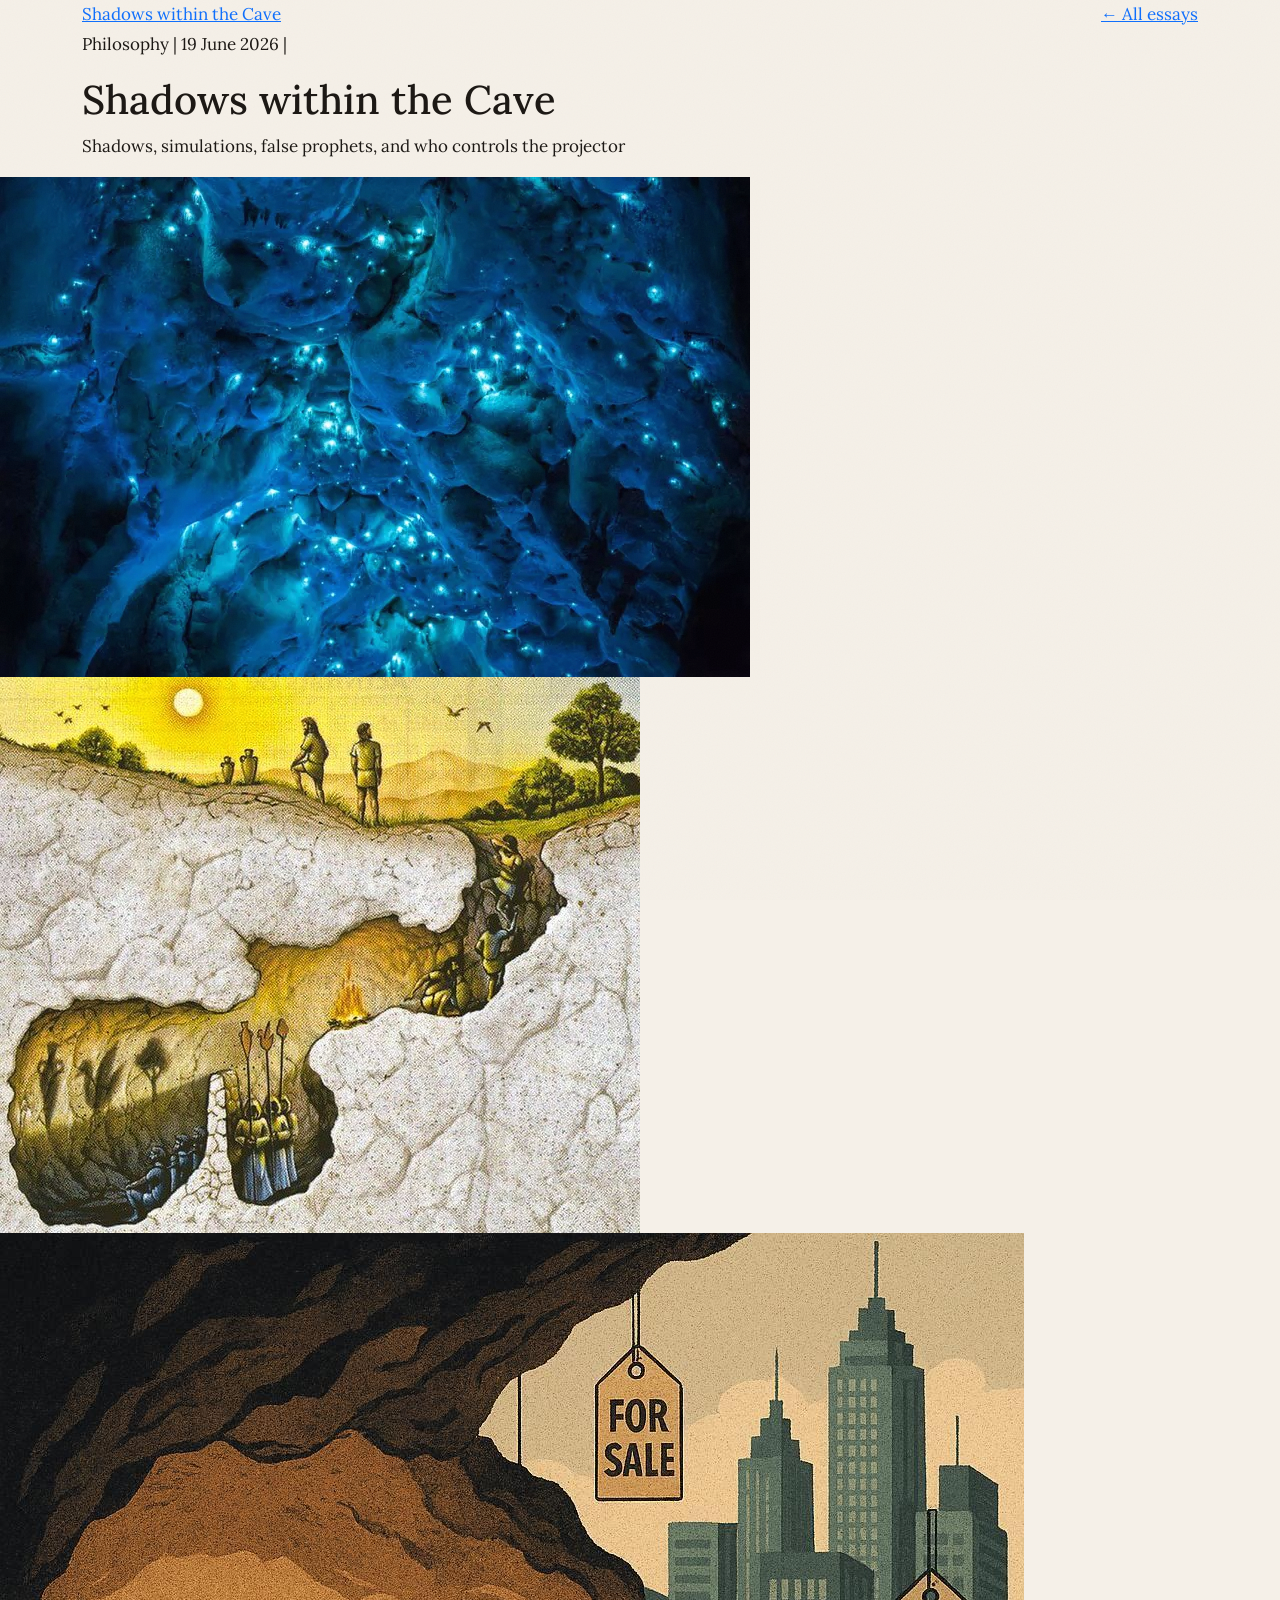
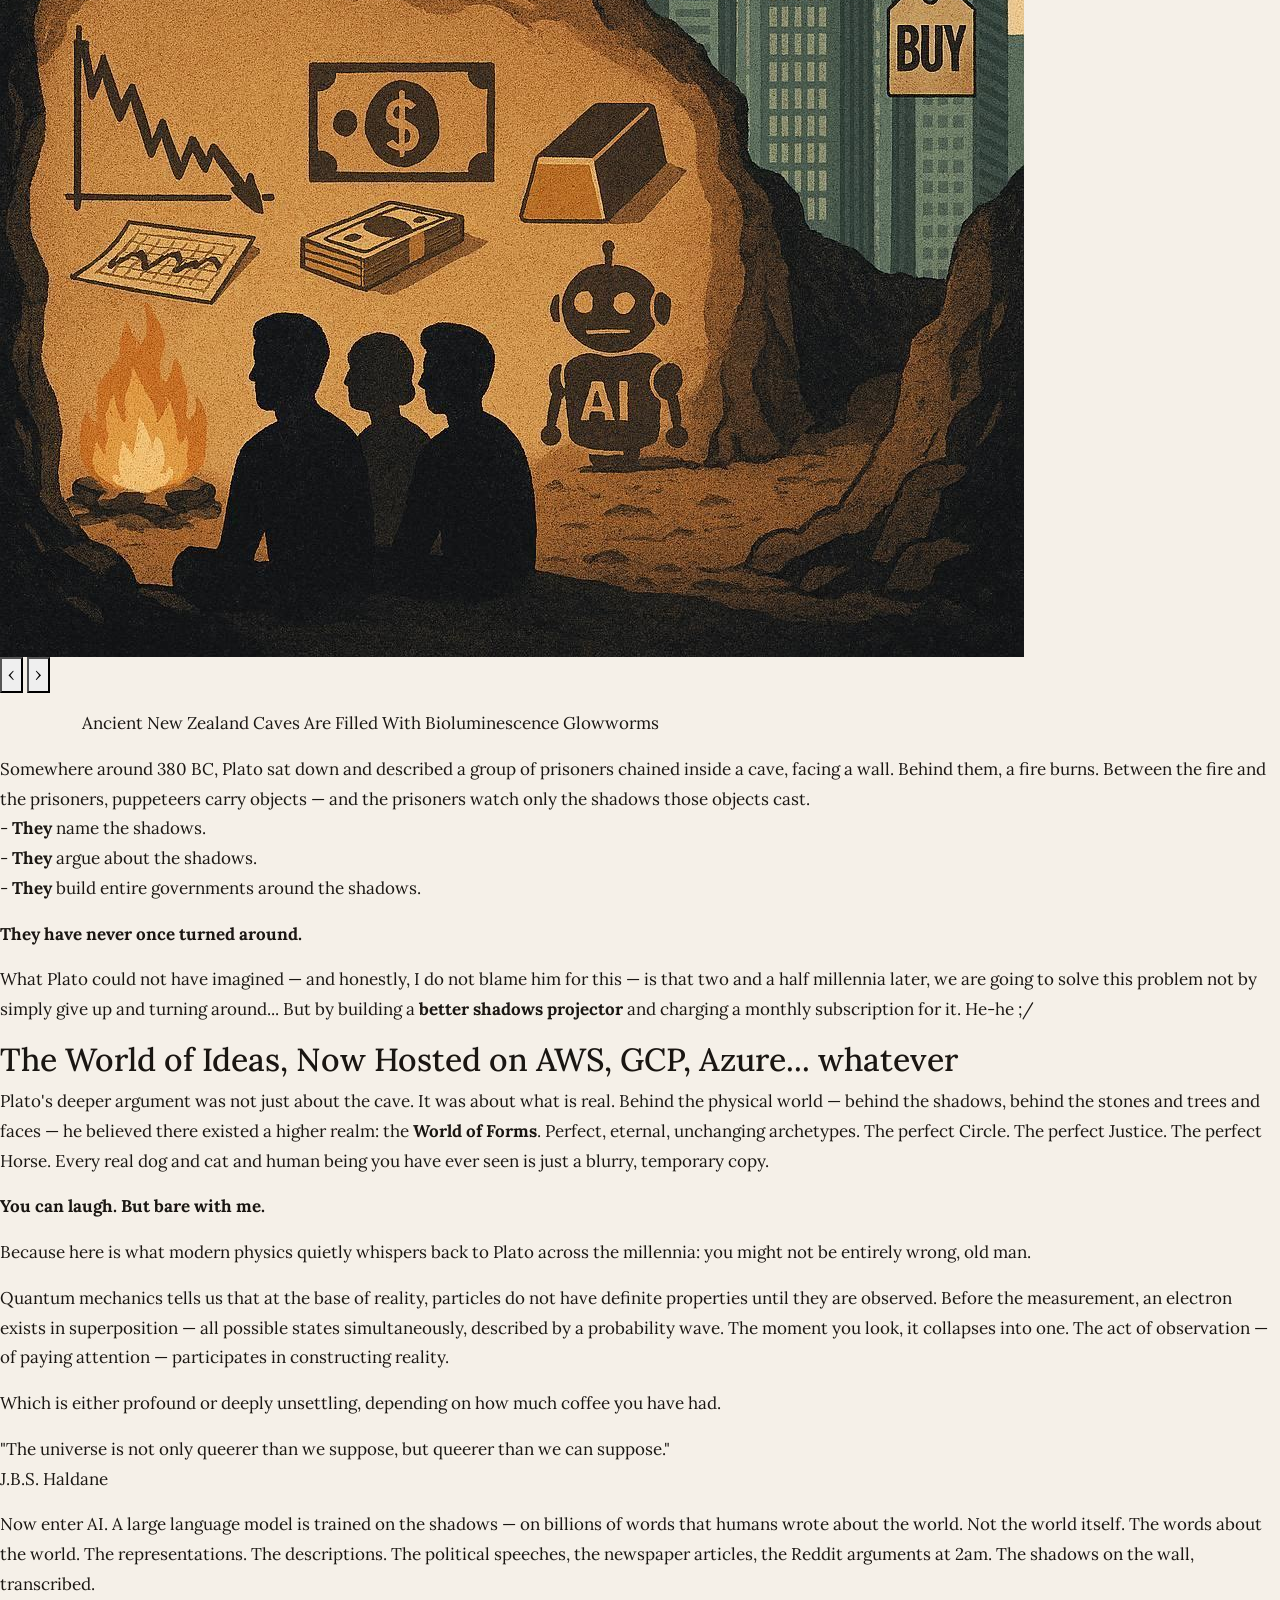
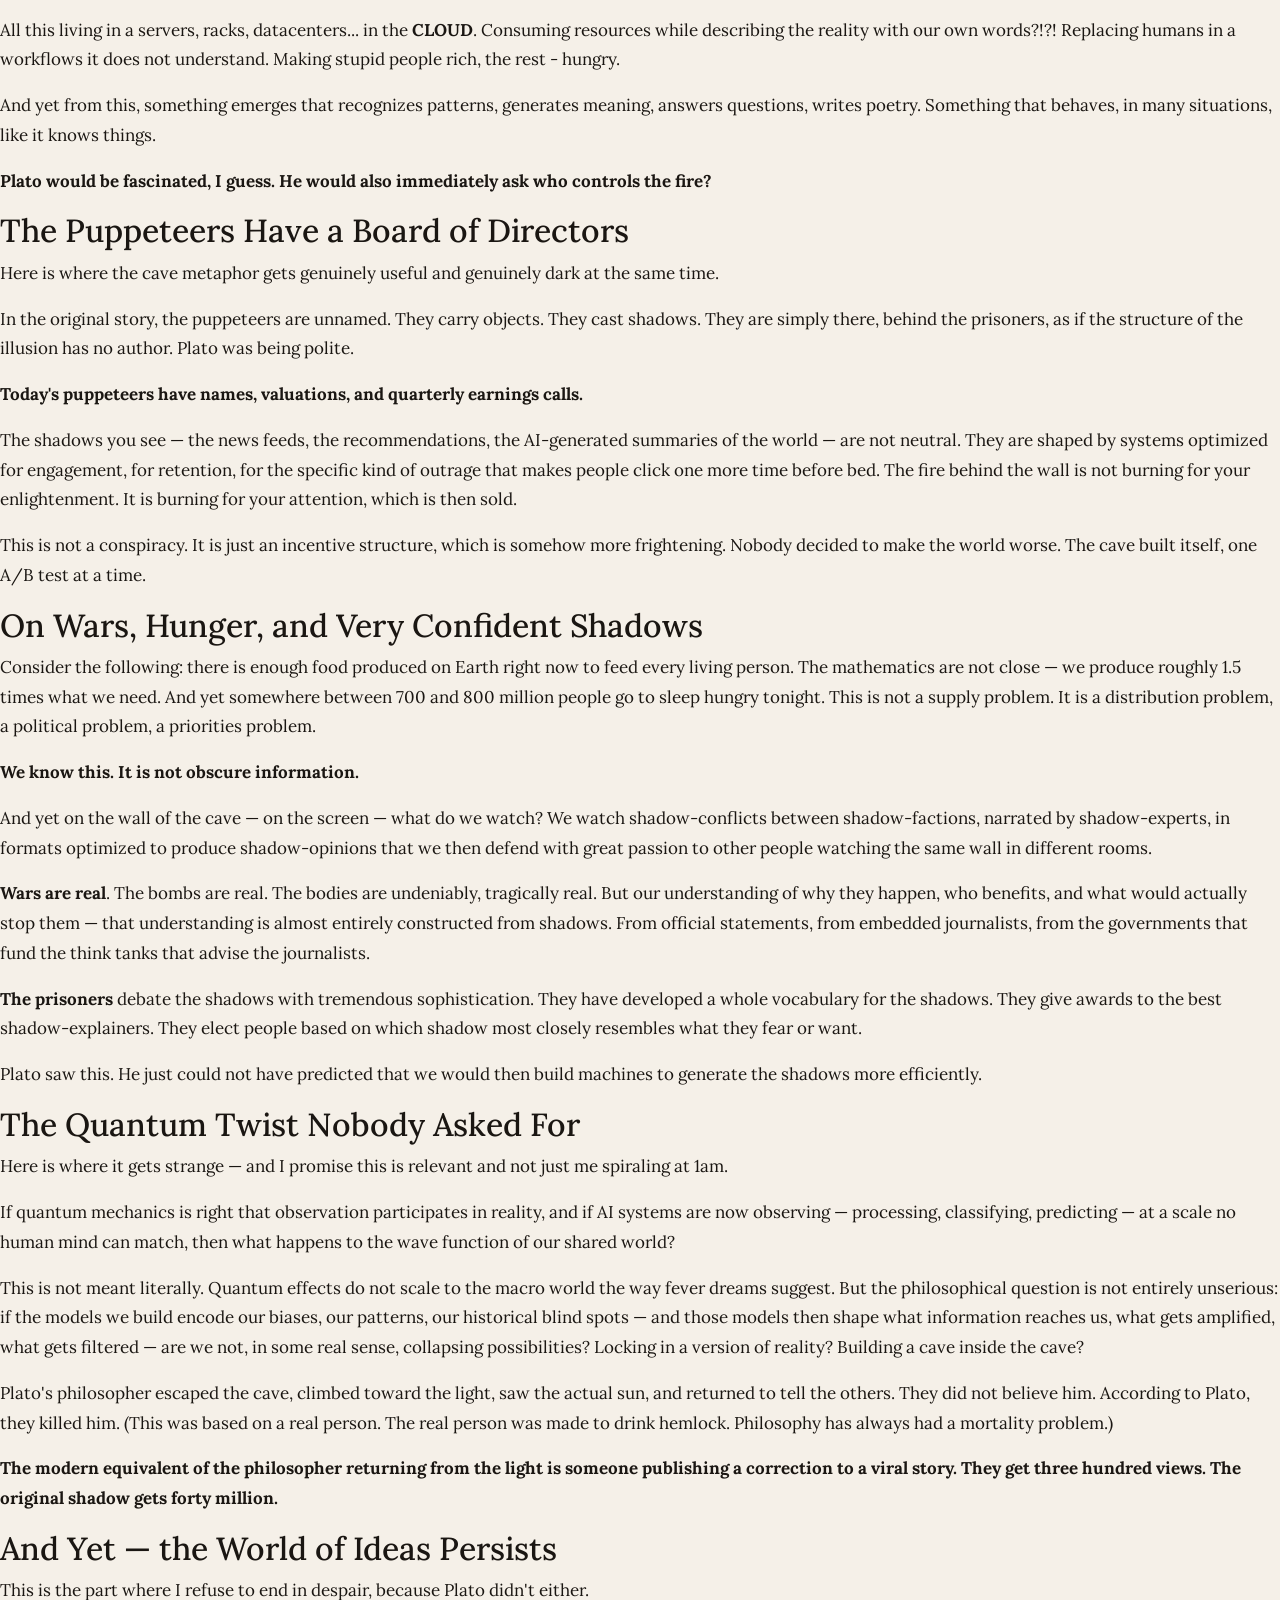
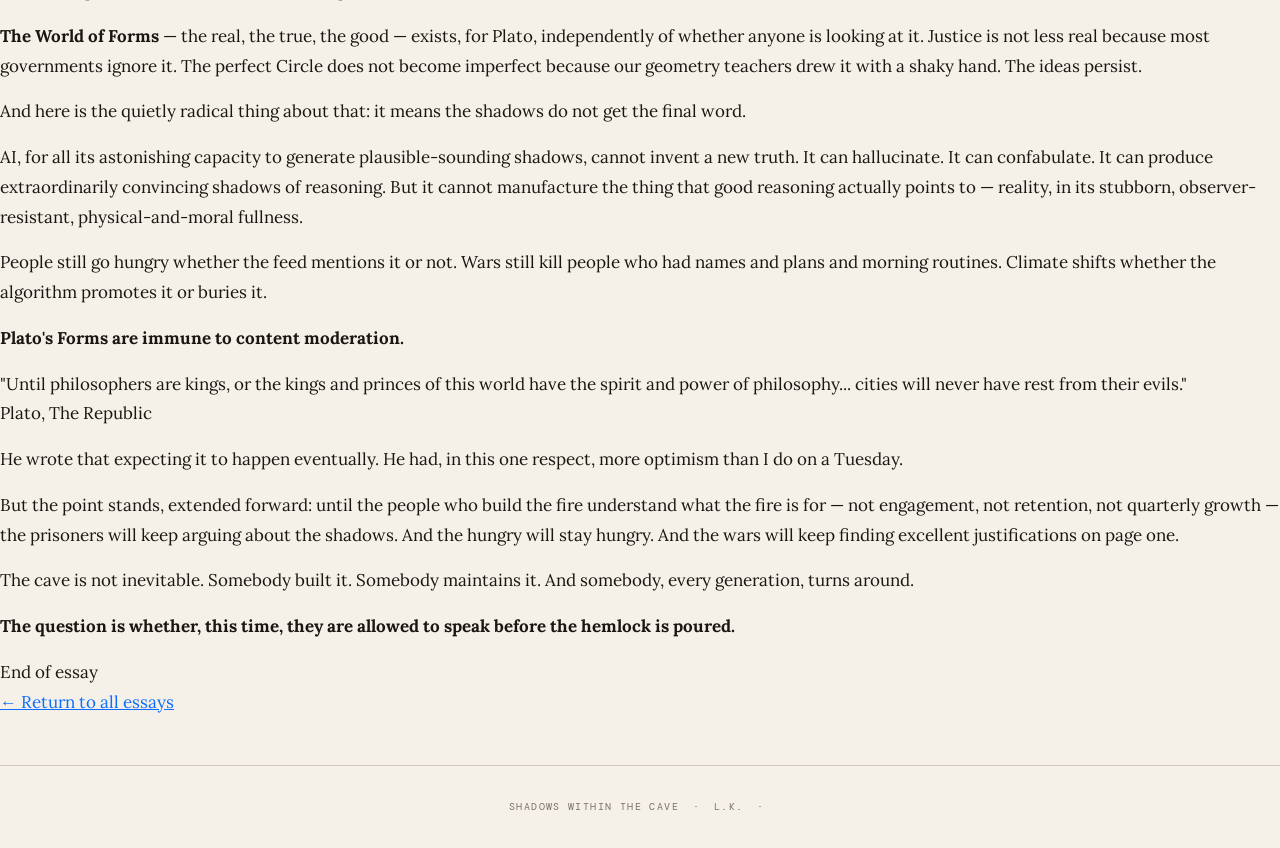
==== commit 15884c5f: "translation" ====
--- a/pages/ai-fairy-tale-one.html
+++ b/pages/ai-fairy-tale-one.html
@@ -17,8 +17,8 @@
 
   <link rel="preconnect" href="https://fonts.googleapis.com" />
   <link rel="preconnect" href="https://cdn.jsdelivr.net" crossorigin />
+  <link rel="stylesheet" href="../../assets/index.css" />
   <link rel="stylesheet" href="../assets/index.css" />
-  <link rel="stylesheet" href="assets/index.css" />
 </head>
 <body>
 
@@ -36,7 +36,7 @@
       <div class="row">
         <div class="col-lg-10 col-xl-8">
           <p class="article-topic">Philosophy | <span>19 June 2026</span> | <span id="reading-time-id"></span></p>
-          <h1 class="article-title">AI fairy tale #1</h1>
+          <h1 class="article-title">Shadows within the Cave</h1>
           <p class="article-subtitle">Shadows, simulations, false prophets, and who controls the projector</p>
         </div>
       </div>
@@ -158,6 +158,6 @@
   </footer>
 
   <script src="https://cdn.jsdelivr.net/npm/bootstrap@5.3.3/dist/js/bootstrap.bundle.min.js"></script>
-  <script src="assets/index.js"></script>
+  <script src="../assets/index.js"></script>
 </body>
 </html>
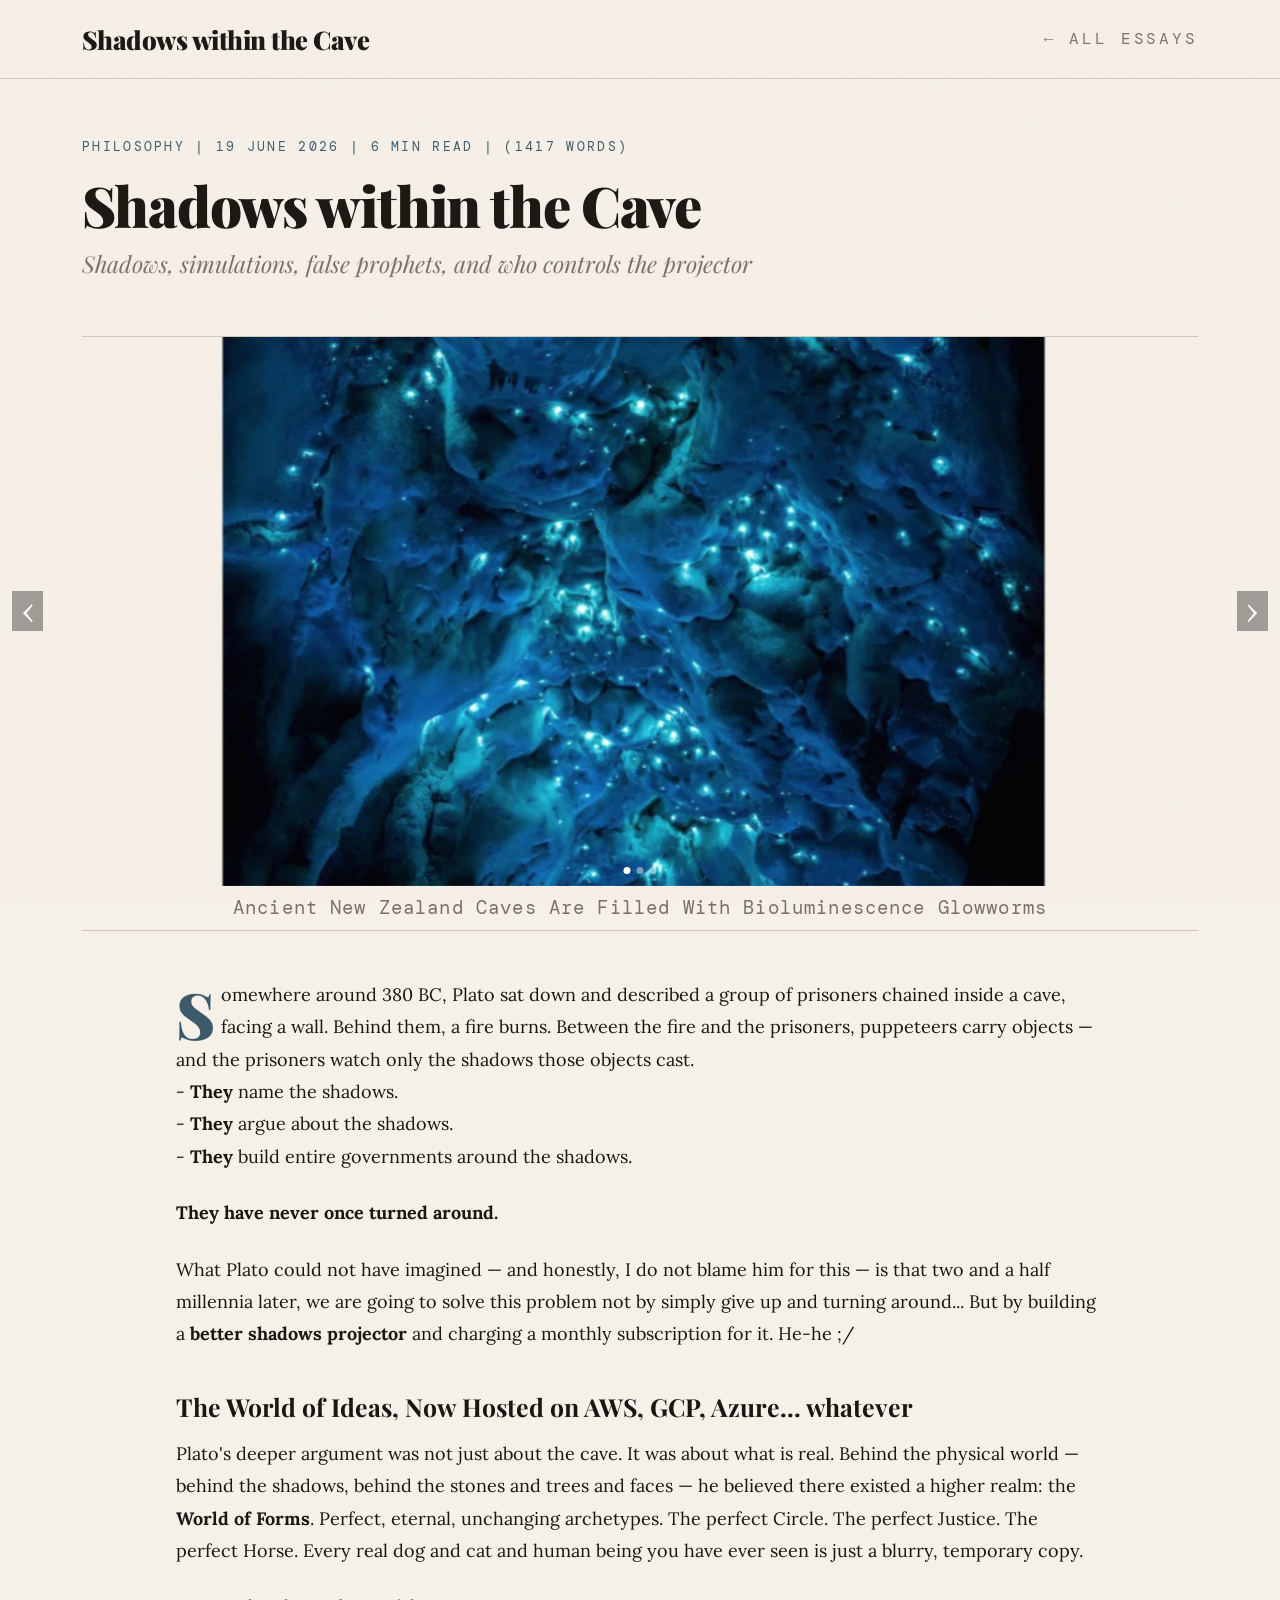
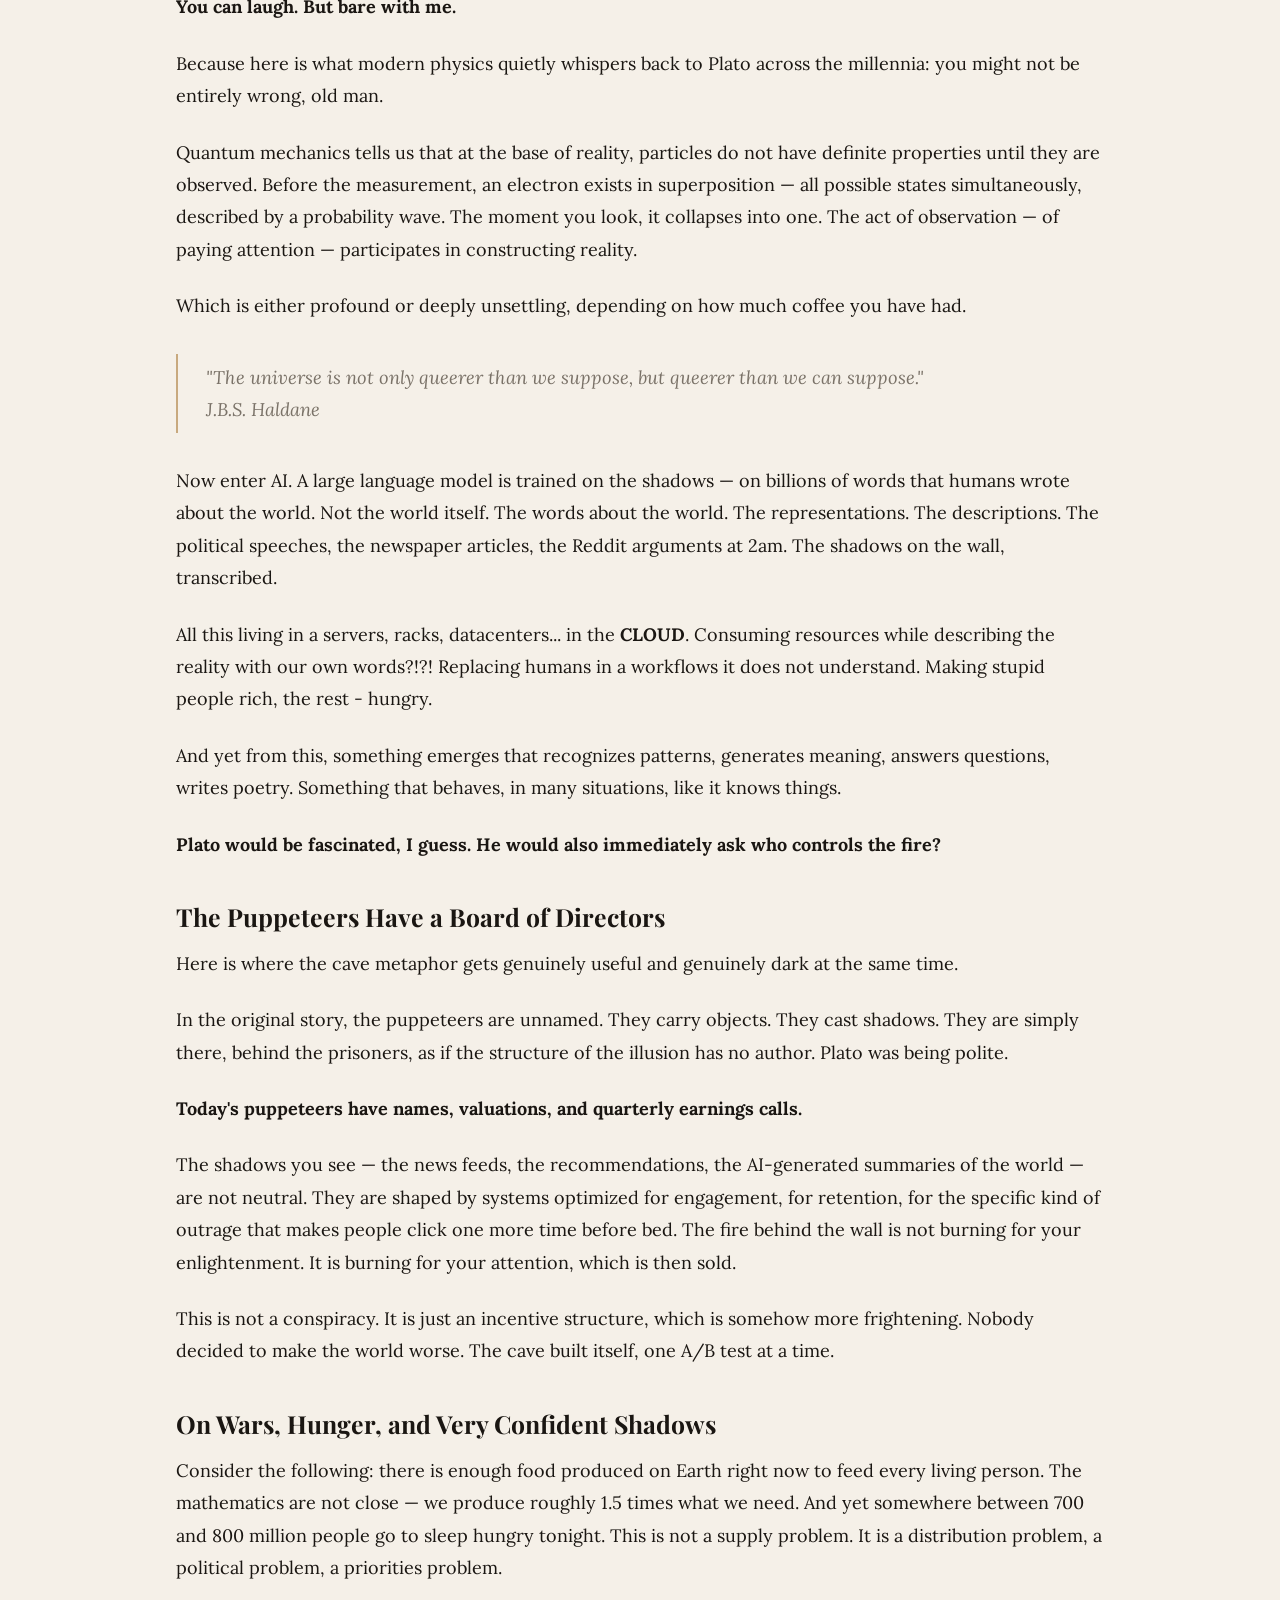
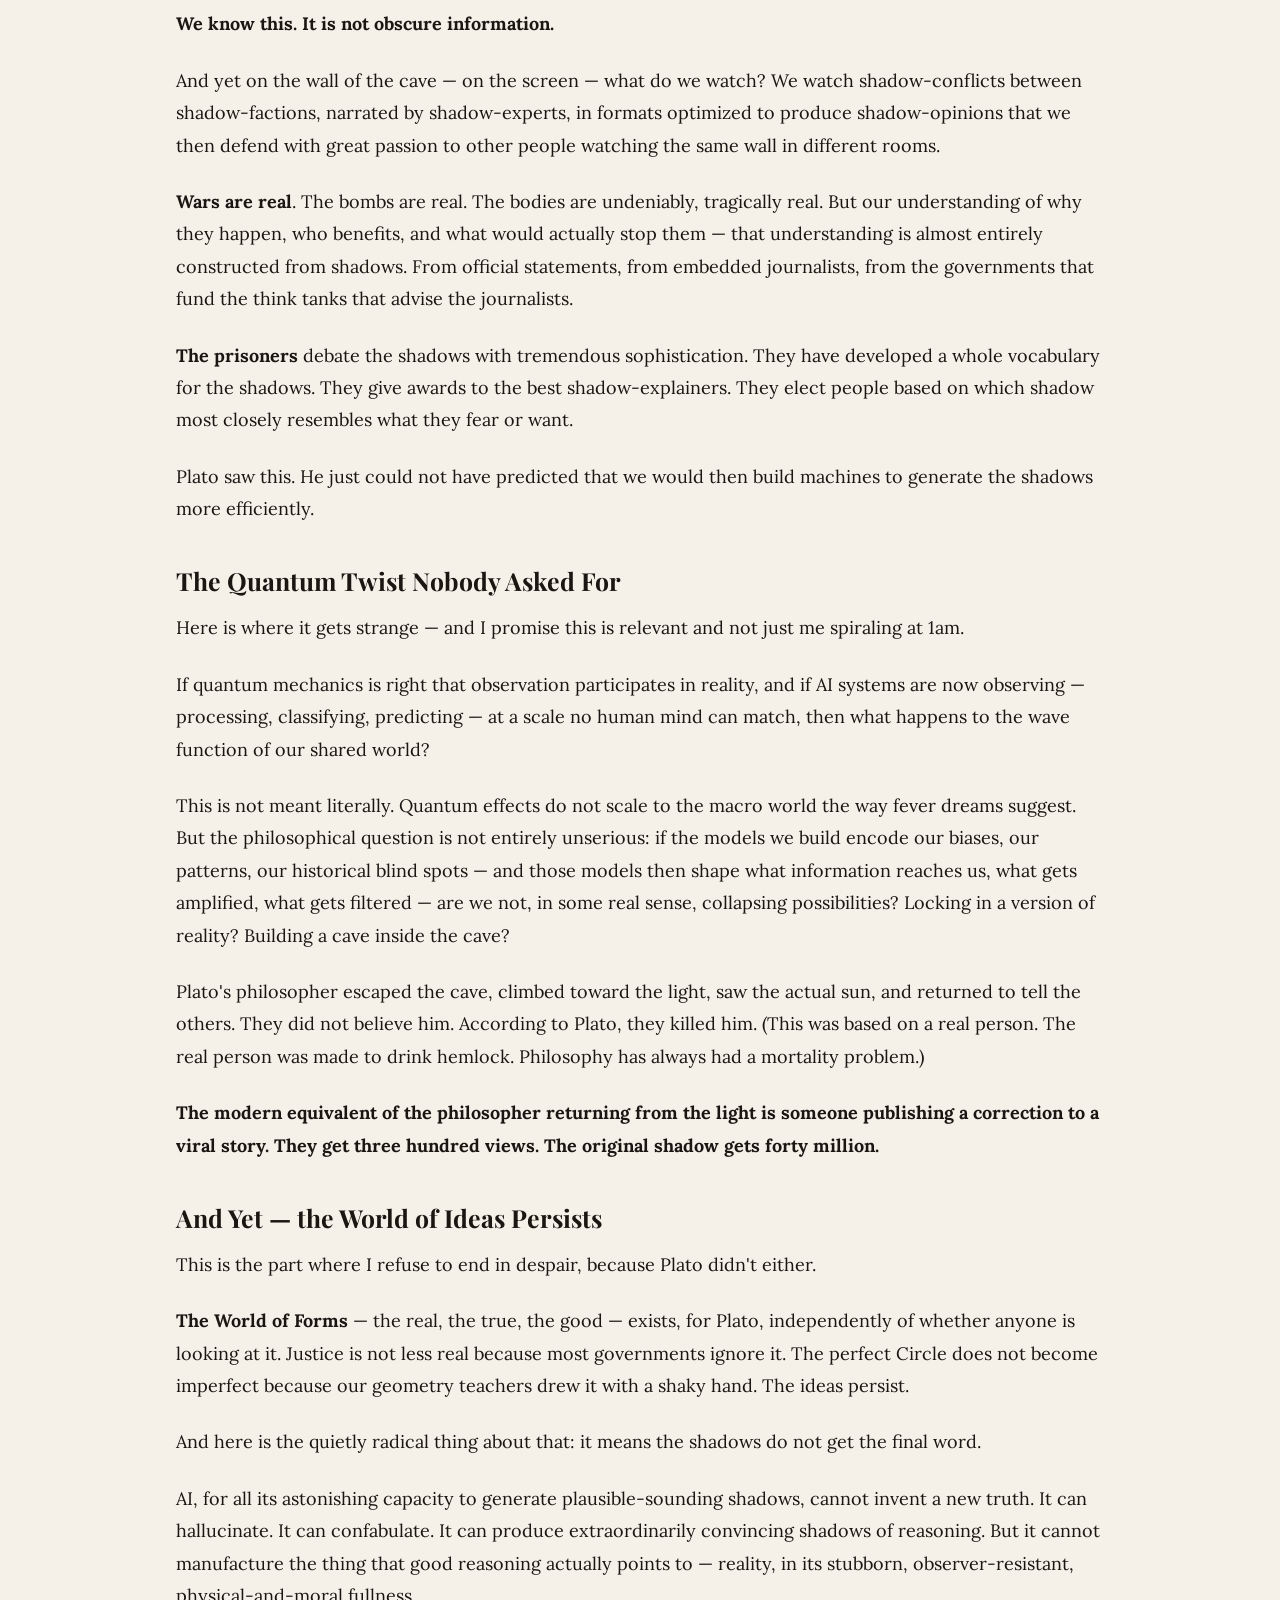
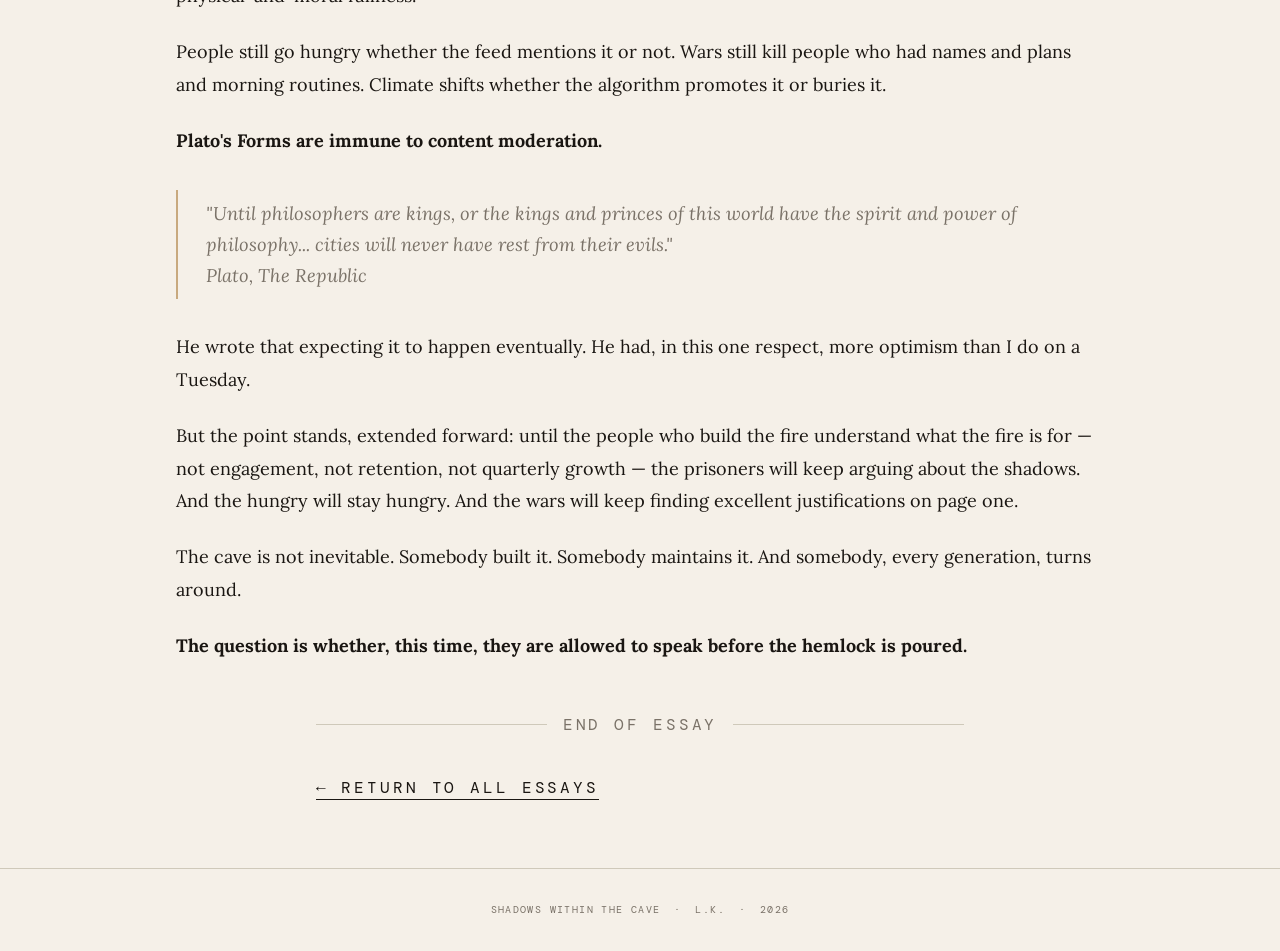
==== commit 9f09f597: "phase 3 and 4 completed" ====
--- a/pages/ai-fairy-tale-one.html
+++ b/pages/ai-fairy-tale-one.html
@@ -17,8 +17,8 @@
 
   <link rel="preconnect" href="https://fonts.googleapis.com" />
   <link rel="preconnect" href="https://cdn.jsdelivr.net" crossorigin />
-  <link rel="stylesheet" href="../../assets/index.css" />
   <link rel="stylesheet" href="../assets/index.css" />
+  <link rel="stylesheet" href="assets/index.css" />
 </head>
 <body>
 
@@ -158,6 +158,6 @@
   </footer>
 
   <script src="https://cdn.jsdelivr.net/npm/bootstrap@5.3.3/dist/js/bootstrap.bundle.min.js"></script>
-  <script src="../assets/index.js"></script>
+  <script src="assets/index.js"></script>
 </body>
 </html>
--- a/assets/index.css
+++ b/assets/index.css
@@ -204,6 +204,43 @@
     font-size: 1.05rem;
 }
 
+/* ── Issue group ── */
+.issue-group-label {
+    font-family: 'DM Mono', monospace;
+    font-size: 0.66rem;
+    letter-spacing: 0.18em;
+    text-transform: uppercase;
+    color: var(--muted);
+    margin: 2.25rem 0 0;
+    padding-bottom: 0.4rem;
+}
+.issue-group:first-of-type .issue-group-label {
+    margin-top: 1.5rem;
+}
+
+/* ── Show all / archive toggle ── */
+.show-more-wrap {
+    text-align: center;
+    padding: 2rem 0 0.5rem;
+}
+.show-more-btn {
+    font-family: 'DM Mono', monospace;
+    font-size: 0.66rem;
+    letter-spacing: 0.18em;
+    text-transform: uppercase;
+    color: var(--ink);
+    background: transparent;
+    border: 1px solid var(--ink);
+    border-radius: 2px;
+    padding: 0.55rem 1.4rem;
+    cursor: pointer;
+    transition: all 0.2s;
+}
+.show-more-btn:hover {
+    color: var(--paper);
+    background: var(--ink);
+}
+
 /* ── Article card ── */
 .article-card {
     border-top: 1px solid var(--rule);
--- a/pages/assets/index.css
+++ b/pages/assets/index.css
@@ -0,0 +1,90 @@
+/* ─────────────────────────────────────────────
+   ARTICLE PAGE — unique styles only
+   Shared base (imports, :root, body, body::before,
+   footer, footer p) lives in index-homepage.css
+   ───────────────────────────────────────────── */
+
+/* body overrides for article page (larger font / looser leading) */
+body {
+    font-size: 1.125rem;
+    line-height: 1.8;
+}
+
+/* ── Top nav ── */
+.top-nav { border-bottom: 1px solid var(--rule); padding: 1rem 0; }
+.site-wordmark { font-family: 'Playfair Display', Georgia, serif; font-size: 1.6rem; font-weight: 900; color: var(--ink); text-decoration: none; letter-spacing: -0.02em; }
+.site-wordmark em { font-style: italic; color: var(--rust); }
+.nav-back { font-family: 'DM Mono', monospace; font-size: 1rem; letter-spacing: 0.18em; text-transform: uppercase; color: var(--muted); text-decoration: none; }
+.nav-back:hover { color: var(--ink); }
+
+/* ── Article header ── */
+.article-header { padding: 3.5rem 0 2rem; border-bottom: 1px solid var(--rule); }
+.article-topic { font-family: 'DM Mono', monospace; font-size: 0.8rem; letter-spacing: 0.18em; text-transform: uppercase; color: var(--slate); margin-bottom: 1rem; }
+.article-title { font-family: 'Playfair Display', Georgia, serif; font-size: clamp(2rem, 5vw, 3.5rem); font-weight: 900; line-height: 1.1; letter-spacing: -0.02em; margin-bottom: 0.75rem; }
+.article-subtitle { font-family: 'Playfair Display', Georgia, serif; font-style: italic; font-size: clamp(1.1rem, 2.5vw, 1.45rem); color: var(--muted); font-weight: 400; margin-bottom: 1.5rem; line-height: 1.4; }
+.article-meta { font-family: 'DM Mono', monospace; font-size: 0.65rem; letter-spacing: 0.14em; text-transform: uppercase; color: var(--muted); }
+.article-meta span + span::before { content: ' · '; }
+
+/* ── Hero images ── */
+.hero-image-wrap { margin: 0; overflow: hidden; aspect-ratio: 21/9; }
+.hero-image-wrap img { width: 100%; height: 120%; object-fit: cover; filter: sepia(15%) contrast(1.05); display: block; }
+.secondary-hero-image-wrap { margin: 0; overflow: hidden; }
+.secondary-hero-image-wrap img { width: 100%; height: 100%; object-fit: cover; filter: sepia(15%) contrast(1.05); display: block; }
+.hero-caption { text-align: center; padding: 0.3rem 0; font-family: 'DM Mono', monospace; font-size: 1.2rem; letter-spacing: 0.06em; color: var(--muted); border-bottom: 1px solid var(--rule); }
+
+/* ── Article body ── */
+.article-body { max-width: 960px; margin: 3rem auto; padding: 0 1rem; }
+.article-body p { margin-bottom: 1.5rem; }
+.article-body p:first-of-type::first-letter { font-family: 'Playfair Display', Georgia, serif; font-size: 4rem; font-weight: 900; float: left; line-height: 0.8; margin: 0.15em 0.1em 0 0; color: var(--slate); }
+.article-body h2 { font-family: 'Playfair Display', Georgia, serif; font-size: 1.55rem; font-weight: 700; margin: 2.5rem 0 1rem; line-height: 1.25; }
+.article-body h3 { font-family: 'DM Mono', monospace; font-size: 0.75rem; letter-spacing: 0.2em; text-transform: uppercase; margin: 2rem 0 0.75rem; color: var(--muted); }
+.article-body blockquote { border-left: 2px solid var(--sepia); margin: 2rem 0; padding: 0.5rem 0 0.5rem 1.75rem; font-style: italic; color: var(--muted); font-size: 1.15rem; line-height: 1.7; }
+.article-body hr { border: none; border-top: 1px solid var(--rule); margin: 2.5rem auto; width: 50%; }
+.article-body a { color: var(--ink); text-decoration: underline; text-decoration-color: var(--sepia); text-underline-offset: 3px; }
+.article-body a:hover { color: var(--rust); }
+
+/* ── Article end / back link ── */
+.article-end { max-width: 680px; margin: 0 auto 4rem; padding: 0 1rem; }
+.end-rule { display: flex; align-items: center; gap: 1rem; margin-bottom: 2rem; }
+.end-rule::before, .end-rule::after { content: ''; flex: 1; height: 1px; background: var(--rule); }
+.end-rule span { font-family: 'DM Mono', monospace; font-size: 1rem; letter-spacing: 0.18em; text-transform: uppercase; color: var(--muted); white-space: nowrap; }
+.back-link { font-family: 'DM Mono', monospace; font-size: 1rem; letter-spacing: 0.18em; text-transform: uppercase; color: var(--ink); text-decoration: none; border-bottom: 1px solid var(--ink); padding-bottom: 1px; }
+.back-link:hover { color: var(--rust); border-color: var(--rust); }
+
+/* ── Image carousel ── */
+.carousel { position: relative; width: 100%; height: 100%; overflow: hidden; margin: 0 auto; aspect-ratio: 16/0; }
+.carousel-track { position: relative; width: 100%; height: 100%; }
+.carousel-track img {
+    position: absolute; inset: 0;
+    width: 110%; height: 100%; object-fit: contain;
+    filter: sepia(15%) contrast(1.05);
+    opacity: 0;
+    transform: translateX(0%);
+    transition: opacity 1.2s ease-in-out, transform 1.8s cubic-bezier(0.25, 0.46, 0.45, 0.94);
+    will-change: transform, opacity;
+}
+.carousel-track img.from-right  { transform: translateX(8%); }
+.carousel-track img.from-left   { transform: translateX(-8%); }
+.carousel-track img.active      { opacity: 1; transform: translateX(-5%); }
+.carousel-track img.leaving-left  { opacity: 0; transform: translateX(-12%); }
+.carousel-track img.leaving-right { opacity: 0; transform: translateX(12%); }
+
+.carousel-btn {
+    position: absolute; top: 50%; transform: translateY(-50%);
+    background: rgba(0,0,0,0.35); border: none; color: #fff;
+    font-size: 2rem; line-height: 1; padding: 0.25rem 0.6rem;
+    cursor: pointer; transition: background 0.2s; z-index: 2;
+}
+.carousel-btn:hover { background: rgba(0,0,0,0.6); }
+.carousel-btn.prev { left: 0.75rem; }
+.carousel-btn.next { right: 0.75rem; }
+
+.carousel-dots {
+    position: absolute; bottom: 0.75rem; left: 50%; transform: translateX(-50%);
+    display: flex; gap: 6px;
+}
+.carousel-dots span {
+    width: 7px; height: 7px; border-radius: 50%;
+    background: rgba(255,255,255,0.45); cursor: pointer; transition: background 0.2s;
+}
+.carousel-dots span.active { background: #fff; }
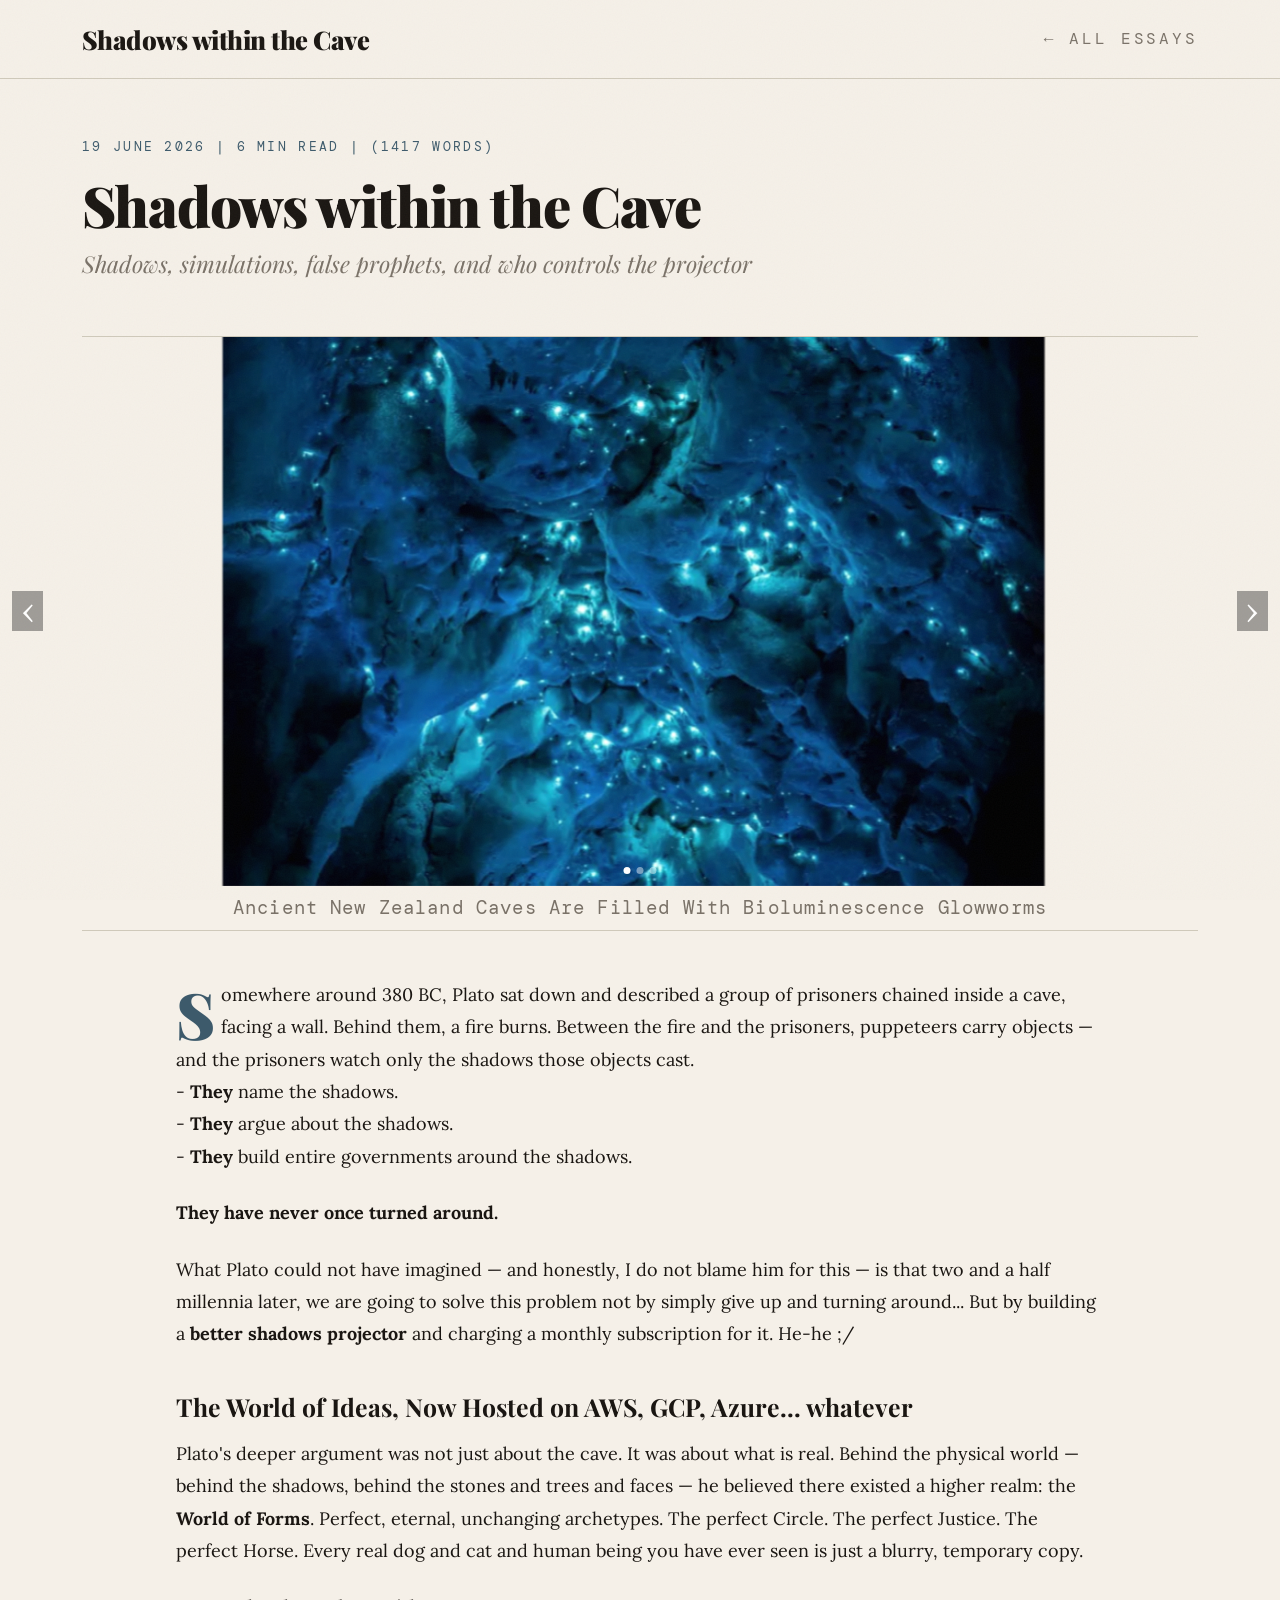
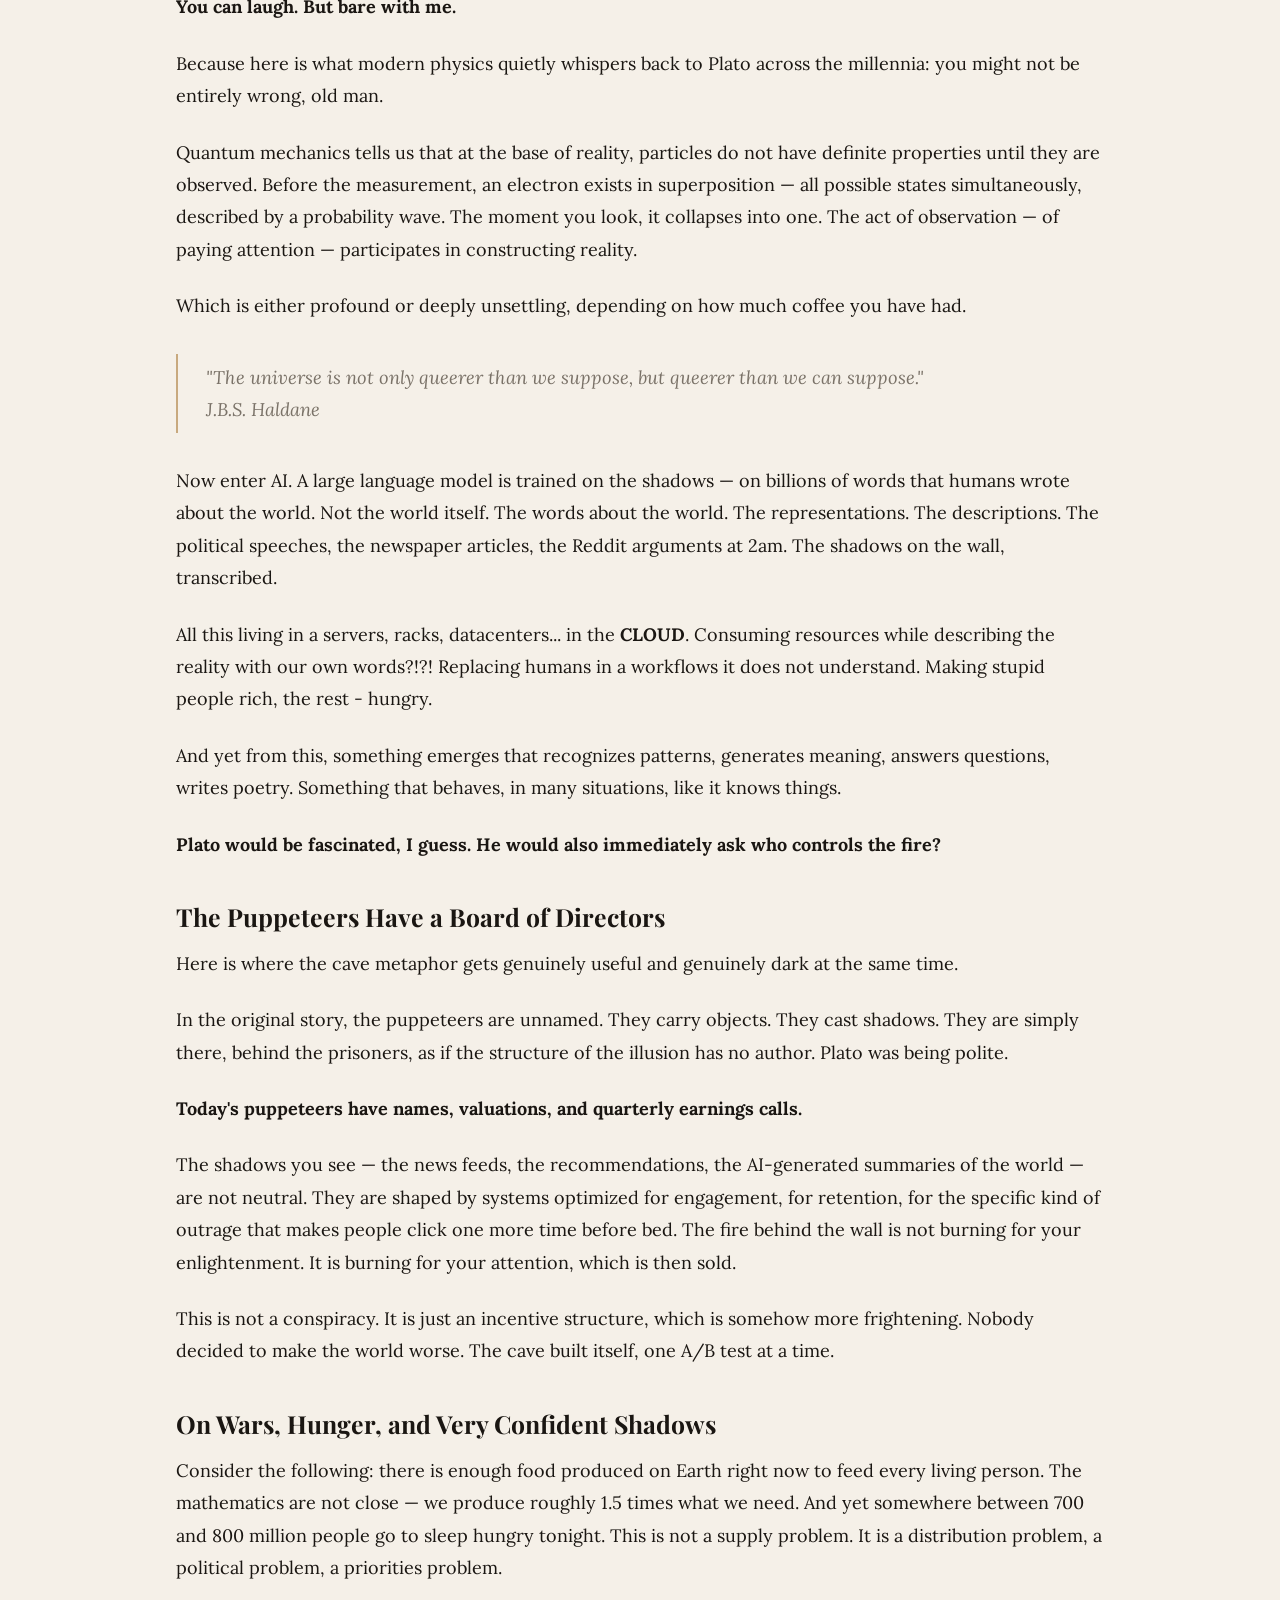
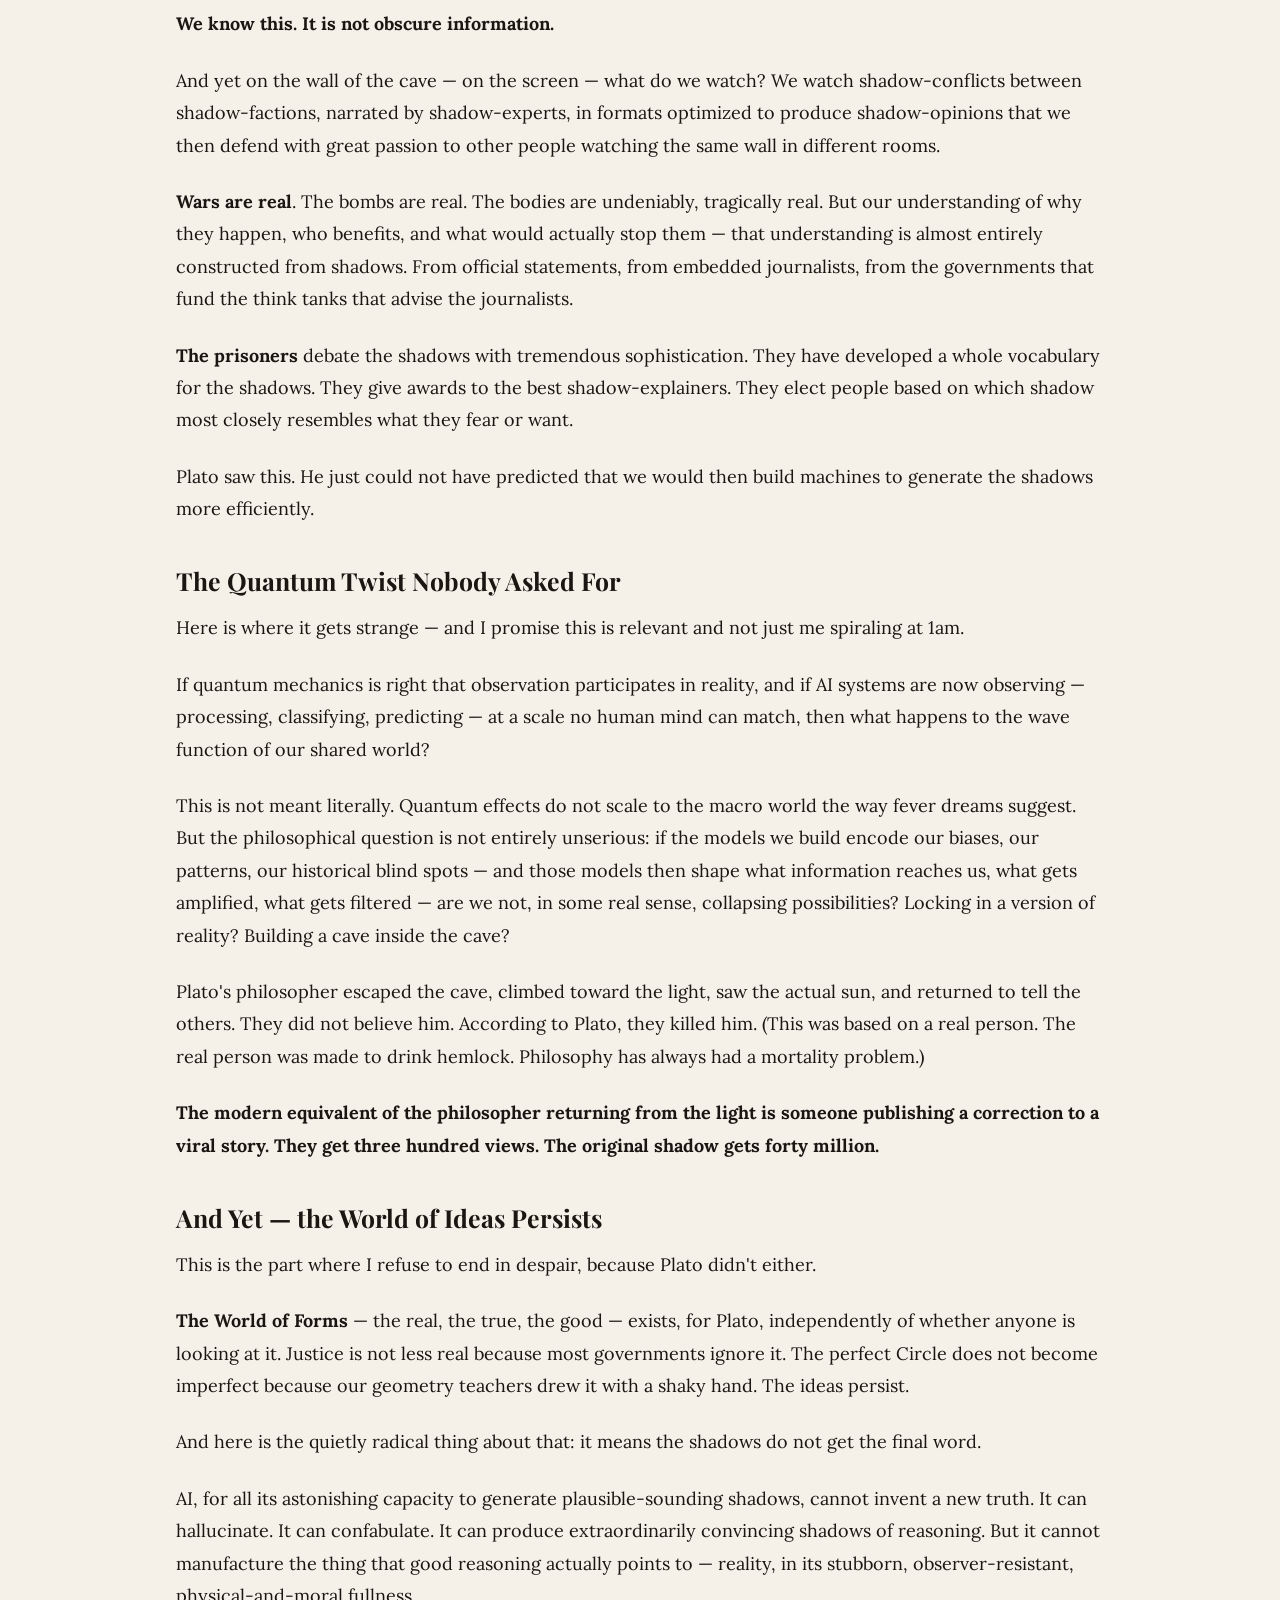
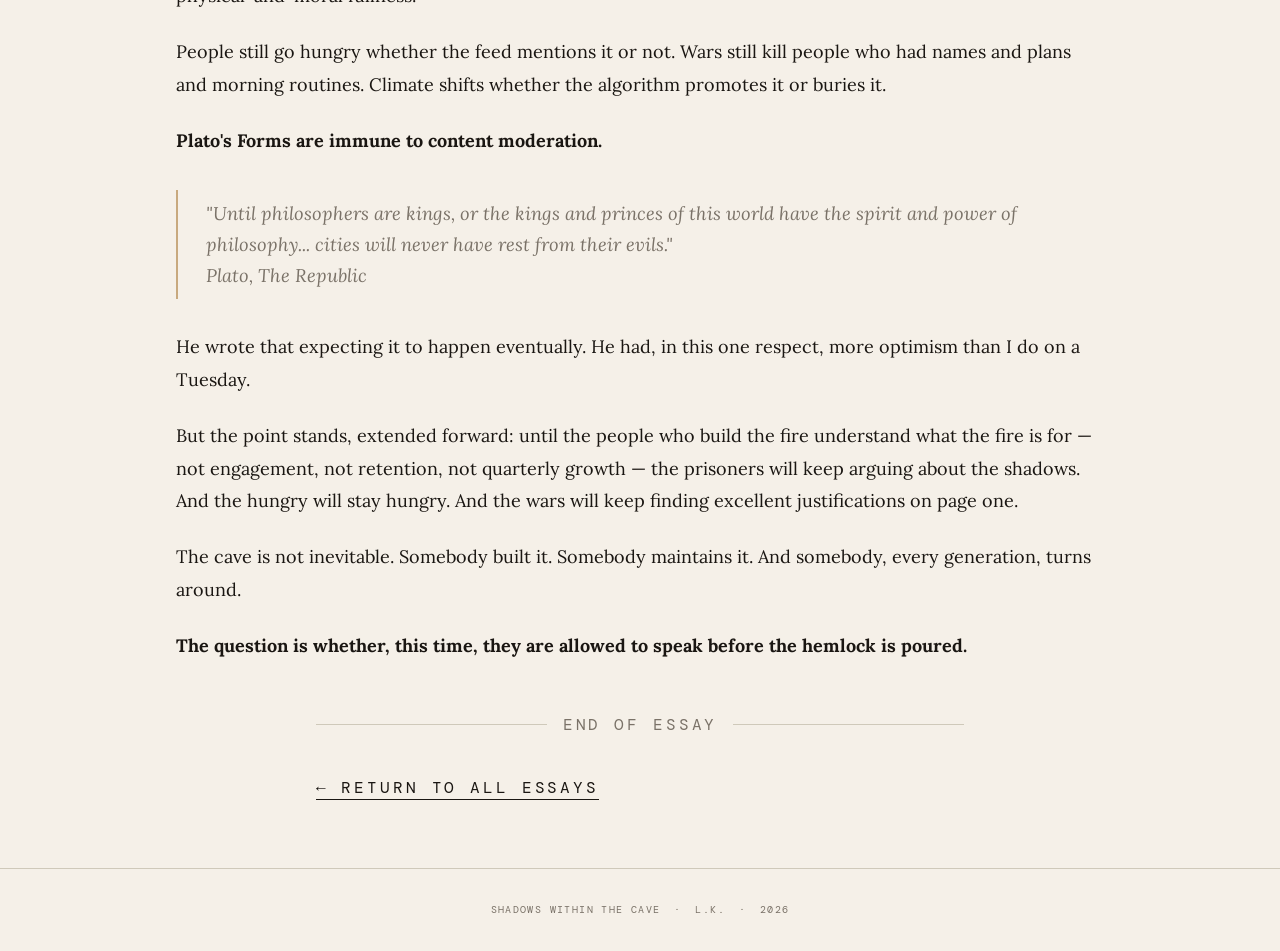
==== commit 13ee6be4: "Improving the journal site's language switcher and removing topic features" ====
--- a/pages/ai-fairy-tale-one.html
+++ b/pages/ai-fairy-tale-one.html
@@ -35,7 +35,7 @@
     <header class="article-header">
       <div class="row">
         <div class="col-lg-10 col-xl-8">
-          <p class="article-topic">Philosophy | <span>19 June 2026</span> | <span id="reading-time-id"></span></p>
+          <p class="article-topic"><span>19 June 2026</span> | <span id="reading-time-id"></span></p>
           <h1 class="article-title">Shadows within the Cave</h1>
           <p class="article-subtitle">Shadows, simulations, false prophets, and who controls the projector</p>
         </div>
--- a/assets/index.css
+++ b/assets/index.css
@@ -14,13 +14,6 @@
     --slate:      #3d5a6b;
     --muted:      #7a7268;
     --rule:       #cfc9ba;
-
-    /* homepage-only topic aliases */
-    --topic-philosophy: var(--slate);
-    --topic-science:    var(--sage);
-    --topic-scifi:      var(--rust);
-    --topic-history:    #7a5e3a;
-    --topic-default:    var(--muted);
 }
 
 *, *::before, *::after { box-sizing: border-box; }
@@ -112,58 +105,7 @@
     text-transform: uppercase;
 }
 
-/* ── Topic filter ── */
-.filter-row {
-    border-bottom: 1px solid var(--rule);
-    padding: 1rem 0;
-}
-.filter-label {
-    font-family: 'DM Mono', monospace;
-    font-size: 0.68rem;
-    letter-spacing: 0.18em;
-    text-transform: uppercase;
-    color: var(--muted);
-    margin-right: 1rem;
-}
-.topic-pill {
-    display: inline-block;
-    font-family: 'DM Mono', monospace;
-    font-size: 0.65rem;
-    letter-spacing: 0.12em;
-    text-transform: uppercase;
-    padding: 0.28rem 0.85rem;
-    border: 1px solid var(--rule);
-    border-radius: 2px;
-    color: var(--muted);
-    background: transparent;
-    cursor: pointer;
-    transition: all 0.2s;
-    margin: 0.2rem 0.25rem 0.2rem 0;
-    text-decoration: none;
-}
-.topic-pill:hover,
-.topic-pill.active {
-    color: var(--paper);
-    background: var(--ink);
-    border-color: var(--ink);
-}
-.topic-pill[data-topic="Philosophy"].active  { background: var(--slate); border-color: var(--slate); }
-.topic-pill[data-topic="Science"].active      { background: var(--sage);  border-color: var(--sage);  }
-.topic-pill[data-topic="Science Fiction"].active { background: var(--rust); border-color: var(--rust); }
-
 /* ── Featured article ── */
-.featured-block {
-    border-bottom: 1px solid var(--rule);
-    padding: 3rem 0 2.5rem;
-}
-.featured-eyebrow {
-    font-family: 'DM Mono', monospace;
-    font-size: 0.65rem;
-    letter-spacing: 0.22em;
-    text-transform: uppercase;
-    color: var(--rust);
-    margin-bottom: 1rem;
-}
 .featured-img-wrap {
     position: relative;
     overflow: hidden;
@@ -255,17 +197,6 @@
 }
 .article-card:hover { opacity: 0.75; }
 .article-card:last-child { border-bottom: 1px solid var(--rule); }
-.card-topic {
-    font-family: 'DM Mono', monospace;
-    font-size: 0.62rem;
-    letter-spacing: 0.18em;
-    text-transform: uppercase;
-    margin-bottom: 0.5rem;
-}
-.card-topic.philosophy { color: var(--slate); }
-.card-topic.science    { color: var(--sage);  }
-.card-topic.scifi      { color: var(--rust);  }
-.card-topic.history    { color: #7a5e3a;       }
 .card-title {
     font-family: 'Playfair Display', Georgia, serif;
     font-size: 1.3rem;
@@ -359,31 +290,6 @@
     text-transform: uppercase;
     color: var(--muted);
 }
-.topic-badge {
-    display: inline-block;
-    font-family: 'DM Mono', monospace;
-    font-size: 0.6rem;
-    letter-spacing: 0.14em;
-    text-transform: uppercase;
-    padding: 0.15rem 0.55rem;
-    border: 1px solid currentColor;
-    border-radius: 1px;
-}
-.topic-badge.philosophy { color: var(--slate); }
-.topic-badge.science    { color: var(--sage);  }
-.topic-badge.scifi      { color: var(--rust);  }
-
-.no-results {
-    display: none;
-    padding: 3rem 0;
-    text-align: center;
-    font-family: 'DM Mono', monospace;
-    font-size: 0.75rem;
-    letter-spacing: 0.18em;
-    text-transform: uppercase;
-    color: var(--muted);
-}
-
 @media (max-width: 576px) {
     .article-card { grid-template-columns: 1fr; }
     .card-img { display: none; }
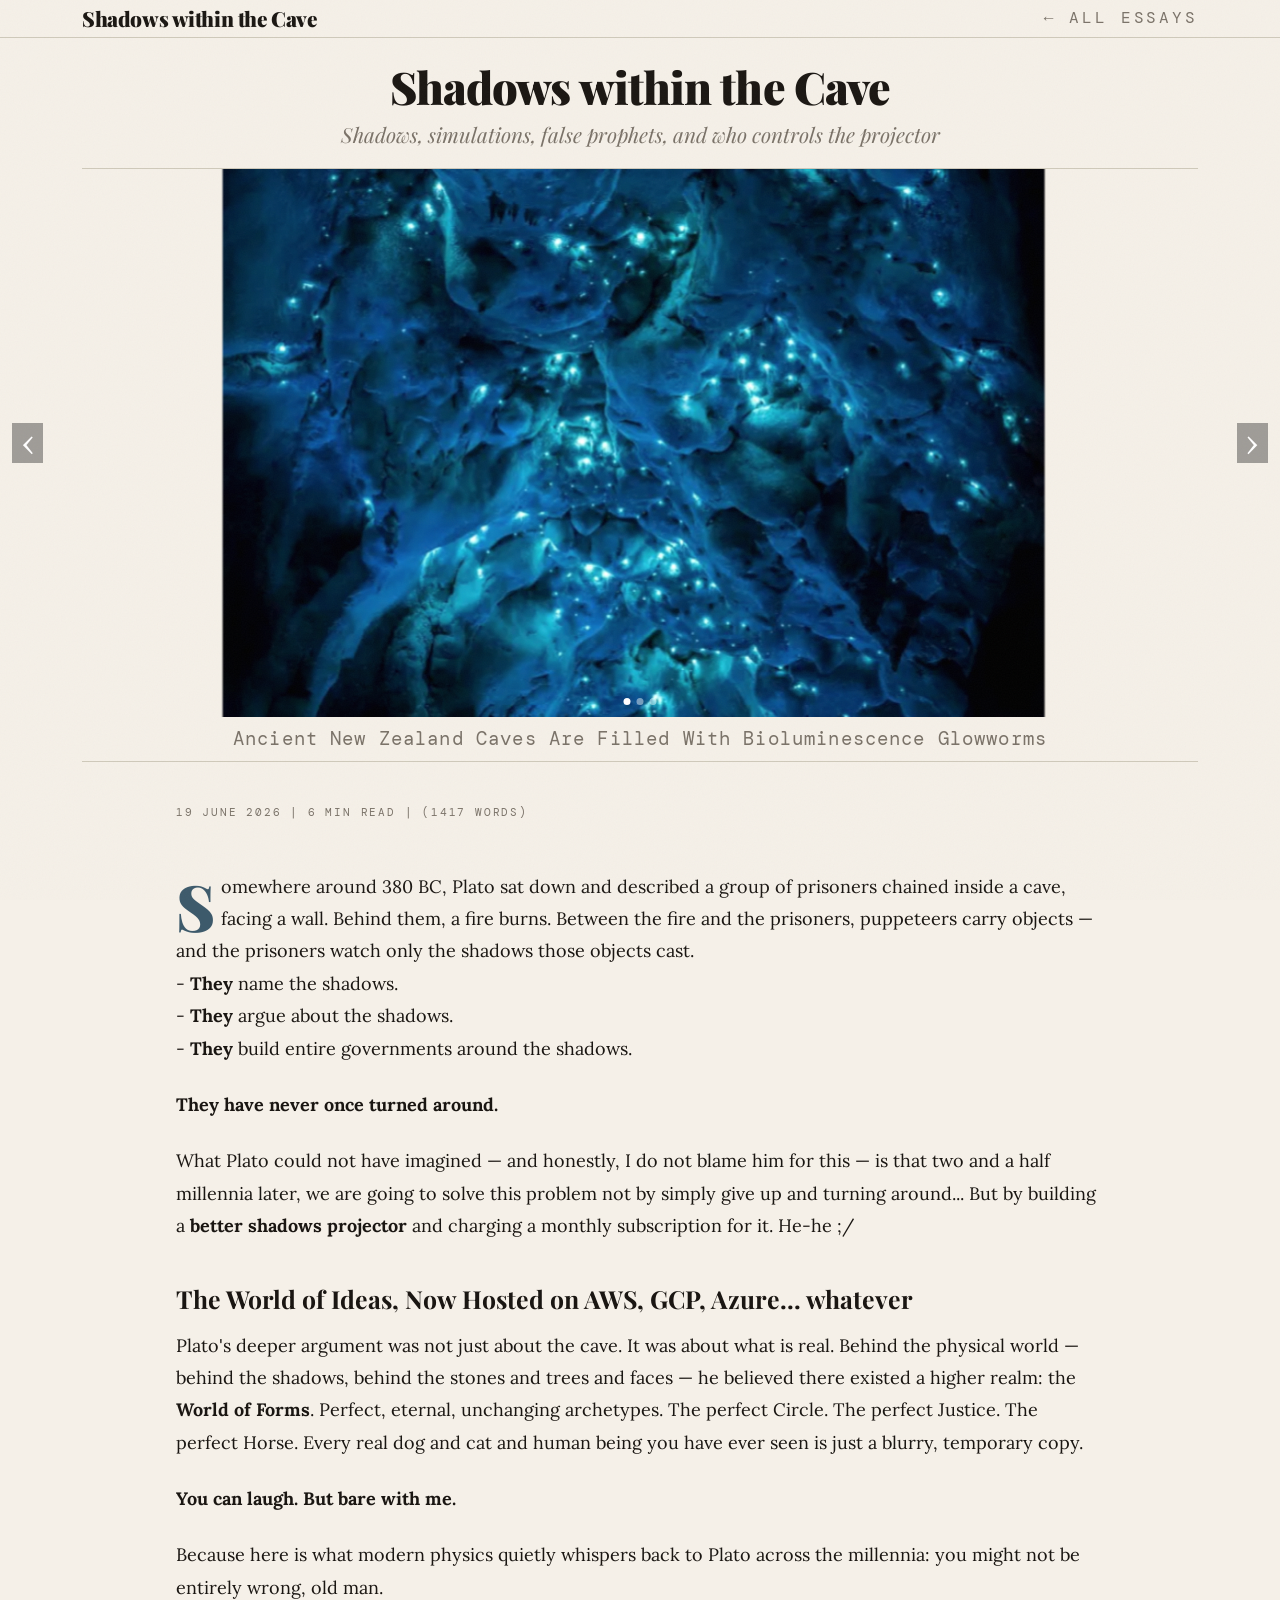
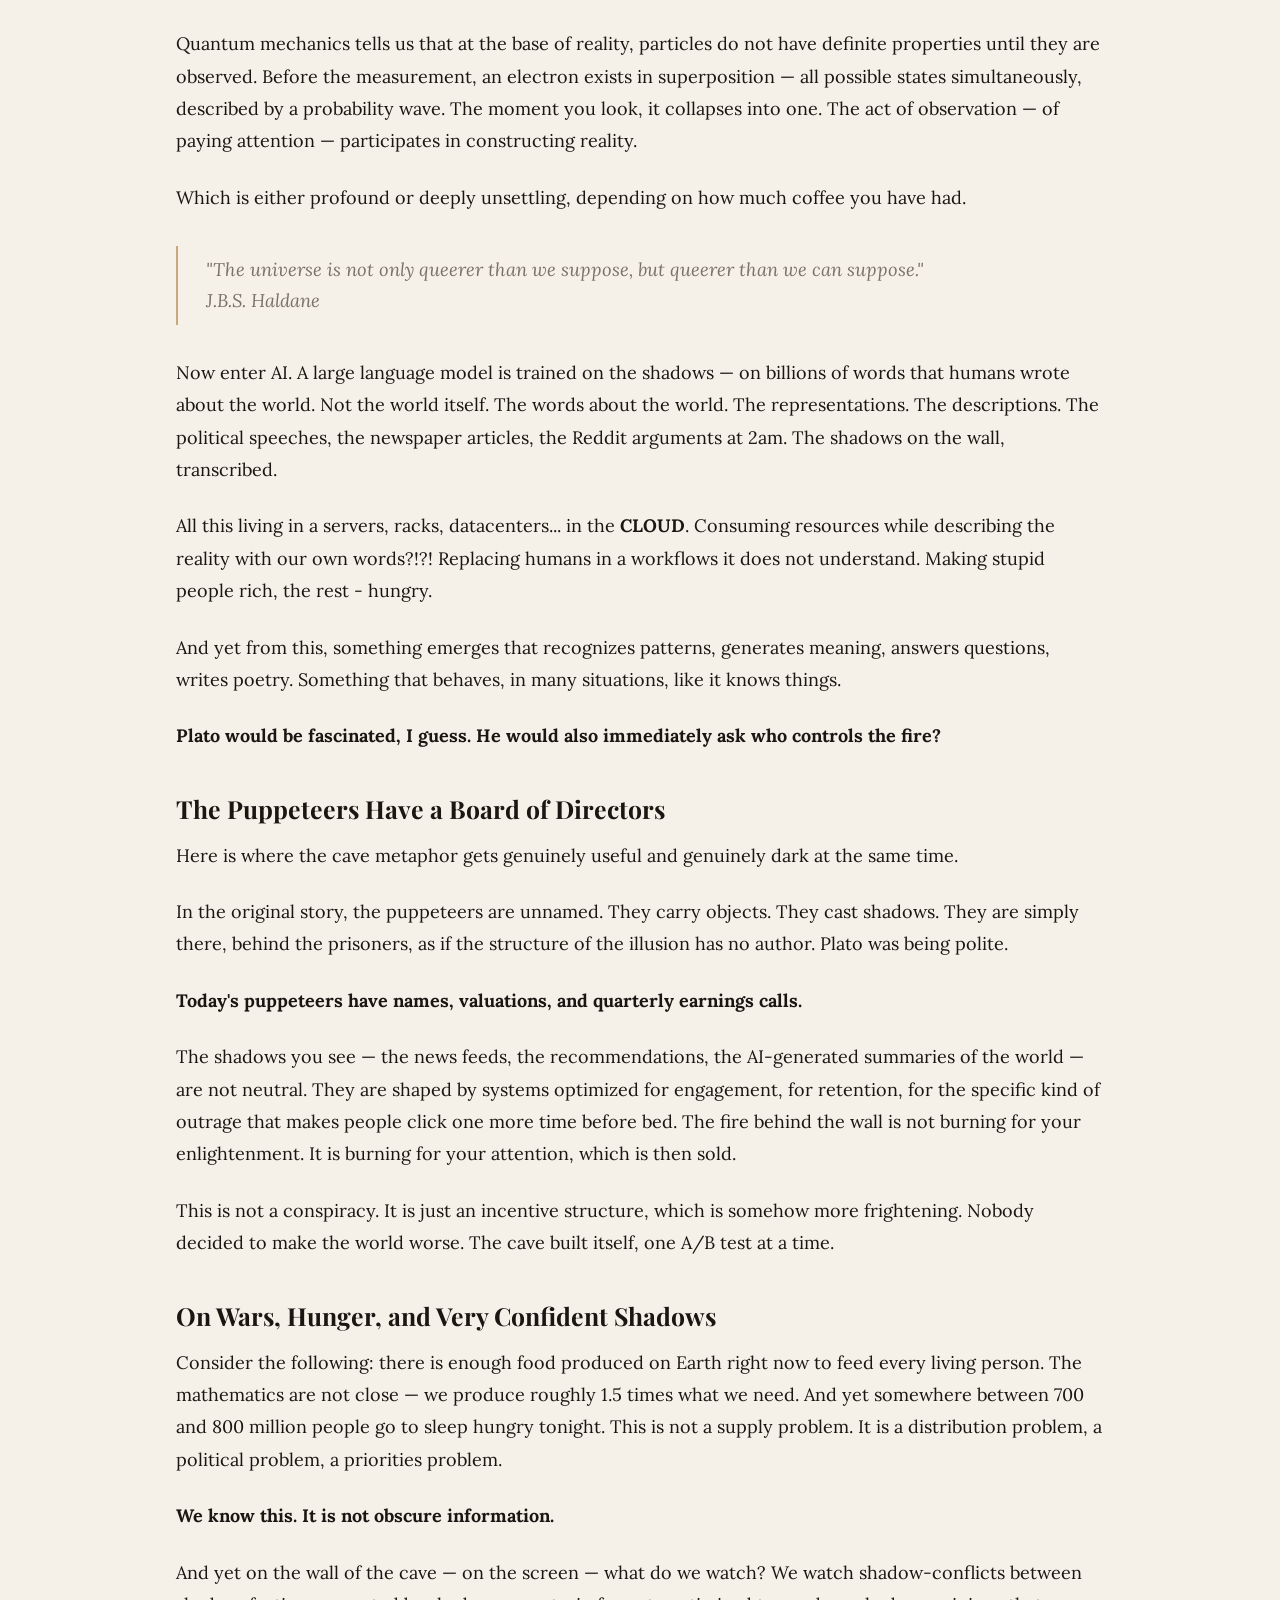
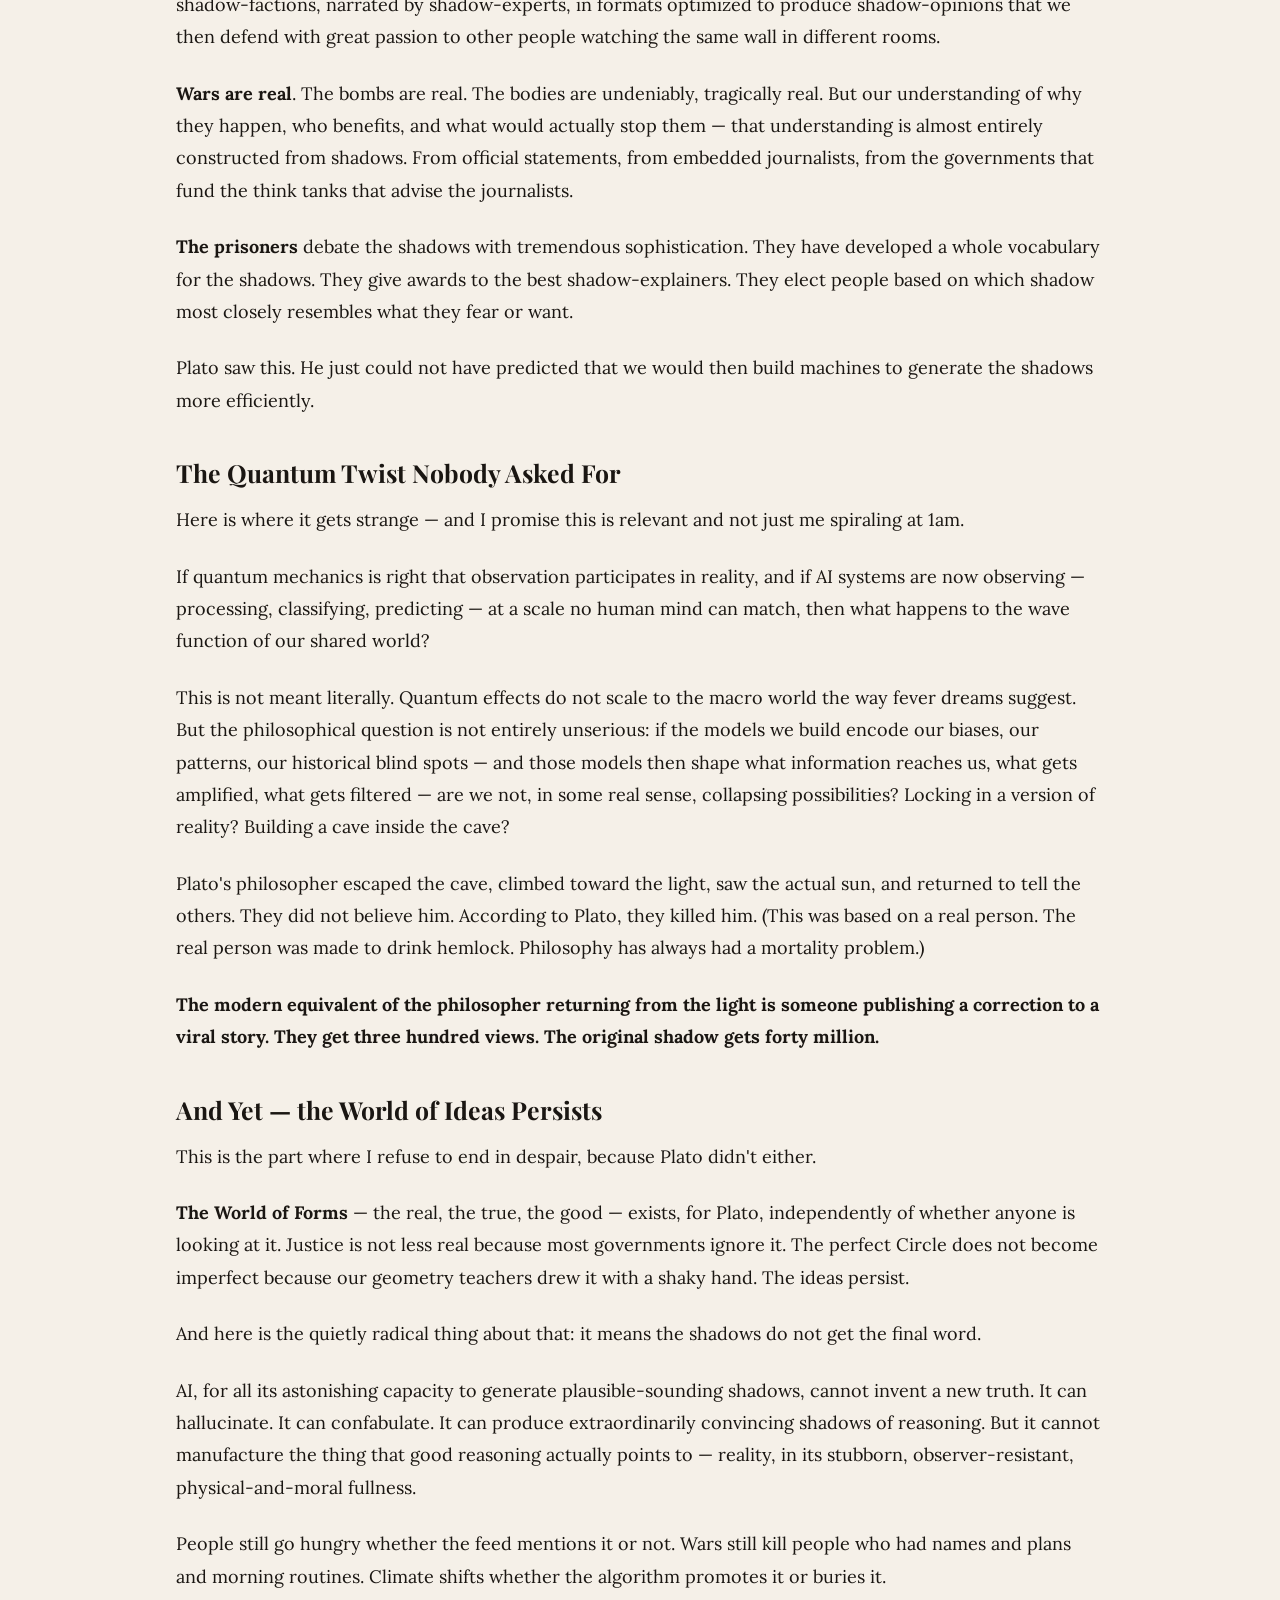
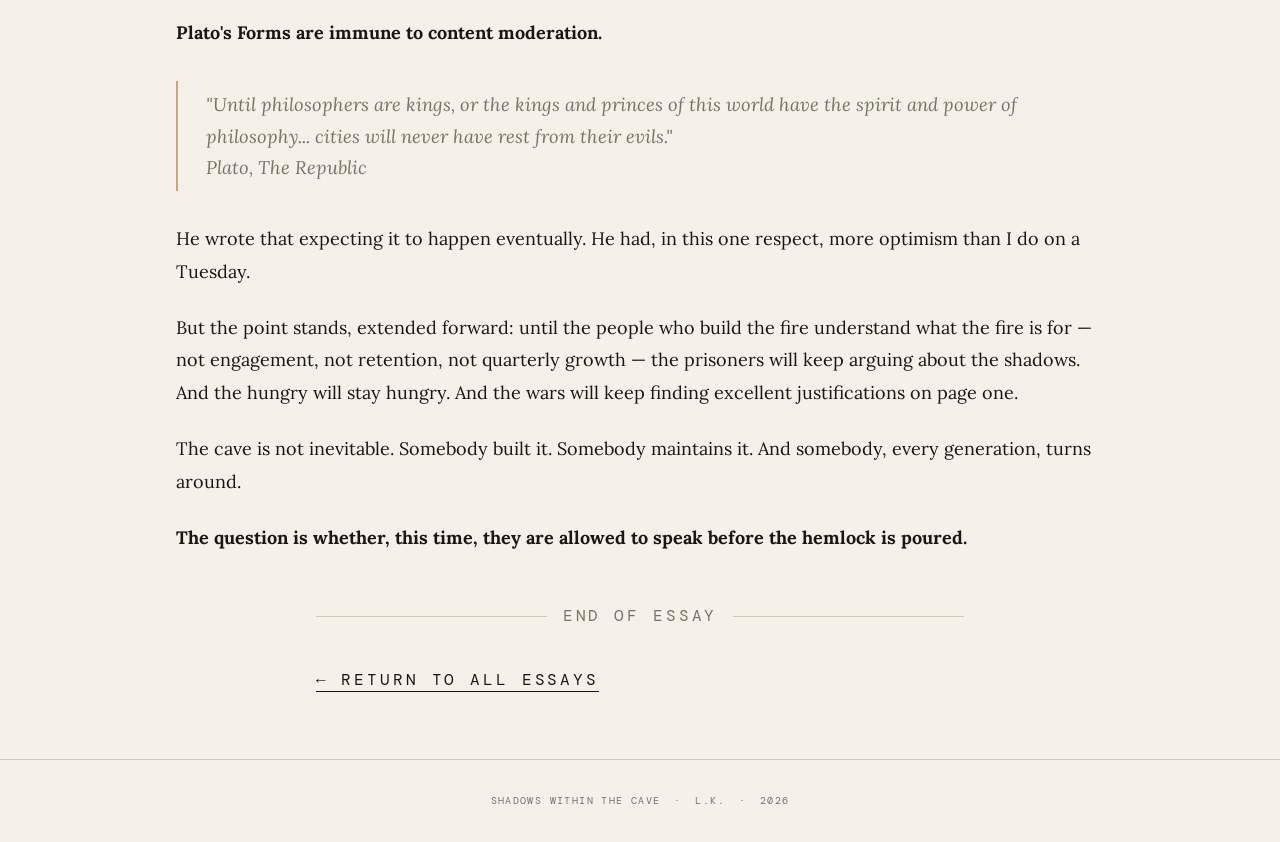
==== commit 9318f380: "make the essay page's hero image grab attention instead of being  pushed down" ====
--- a/pages/ai-fairy-tale-one.html
+++ b/pages/ai-fairy-tale-one.html
@@ -35,7 +35,6 @@
     <header class="article-header">
       <div class="row">
         <div class="col-lg-10 col-xl-8">
-          <p class="article-topic"><span>19 June 2026</span> | <span id="reading-time-id"></span></p>
           <h1 class="article-title">Shadows within the Cave</h1>
           <p class="article-subtitle">Shadows, simulations, false prophets, and who controls the projector</p>
         </div>
@@ -62,6 +61,9 @@
     <p class="hero-caption" id="heroCaption">Ancient New Zealand Caves Are Filled With Bioluminescence Glowworms</p>
   </div>
   <!-- Hero carousel -->
+
+  <!-- Article meta -->
+  <p class="article-topic"><span>19 June 2026</span> | <span id="reading-time-id"></span></p>
 
   <!-- Article body -->
   <article id="article-id" class="article-body">
--- a/pages/assets/index.css
+++ b/pages/assets/index.css
@@ -11,17 +11,18 @@
 }
 
 /* ── Top nav ── */
-.top-nav { border-bottom: 1px solid var(--rule); padding: 1rem 0; }
-.site-wordmark { font-family: 'Playfair Display', Georgia, serif; font-size: 1.6rem; font-weight: 900; color: var(--ink); text-decoration: none; letter-spacing: -0.02em; }
+.top-nav { border-bottom: 1px solid var(--rule); }
+.site-wordmark { font-family: 'Playfair Display', Georgia, serif; font-size: 1.3rem; font-weight: 900; color: var(--ink); text-decoration: none; letter-spacing: -0.02em; }
 .site-wordmark em { font-style: italic; color: var(--rust); }
 .nav-back { font-family: 'DM Mono', monospace; font-size: 1rem; letter-spacing: 0.18em; text-transform: uppercase; color: var(--muted); text-decoration: none; }
 .nav-back:hover { color: var(--ink); }
 
 /* ── Article header ── */
-.article-header { padding: 3.5rem 0 2rem; border-bottom: 1px solid var(--rule); }
-.article-topic { font-family: 'DM Mono', monospace; font-size: 0.8rem; letter-spacing: 0.18em; text-transform: uppercase; color: var(--slate); margin-bottom: 1rem; }
-.article-title { font-family: 'Playfair Display', Georgia, serif; font-size: clamp(2rem, 5vw, 3.5rem); font-weight: 900; line-height: 1.1; letter-spacing: -0.02em; margin-bottom: 0.75rem; }
-.article-subtitle { font-family: 'Playfair Display', Georgia, serif; font-style: italic; font-size: clamp(1.1rem, 2.5vw, 1.45rem); color: var(--muted); font-weight: 400; margin-bottom: 1.5rem; line-height: 1.4; }
+.article-header { padding: 1.5rem 0 1.25rem; border-bottom: 1px solid var(--rule); text-align: center; }
+.article-header .row { justify-content: center; }
+.article-topic { font-family: 'DM Mono', monospace; font-size: 0.7rem; letter-spacing: 0.16em; text-transform: uppercase; color: var(--muted); max-width: 960px; margin: 2.5rem auto 0; padding: 0 1rem; }
+.article-title { font-family: 'Playfair Display', Georgia, serif; font-size: clamp(1.8rem, 4vw, 2.8rem); font-weight: 900; line-height: 1.1; letter-spacing: -0.02em; margin-bottom: 0.5rem; }
+.article-subtitle { font-family: 'Playfair Display', Georgia, serif; font-style: italic; font-size: clamp(1.05rem, 2.2vw, 1.3rem); color: var(--muted); font-weight: 400; margin-bottom: 0; line-height: 1.35; }
 .article-meta { font-family: 'DM Mono', monospace; font-size: 0.65rem; letter-spacing: 0.14em; text-transform: uppercase; color: var(--muted); }
 .article-meta span + span::before { content: ' · '; }
 
